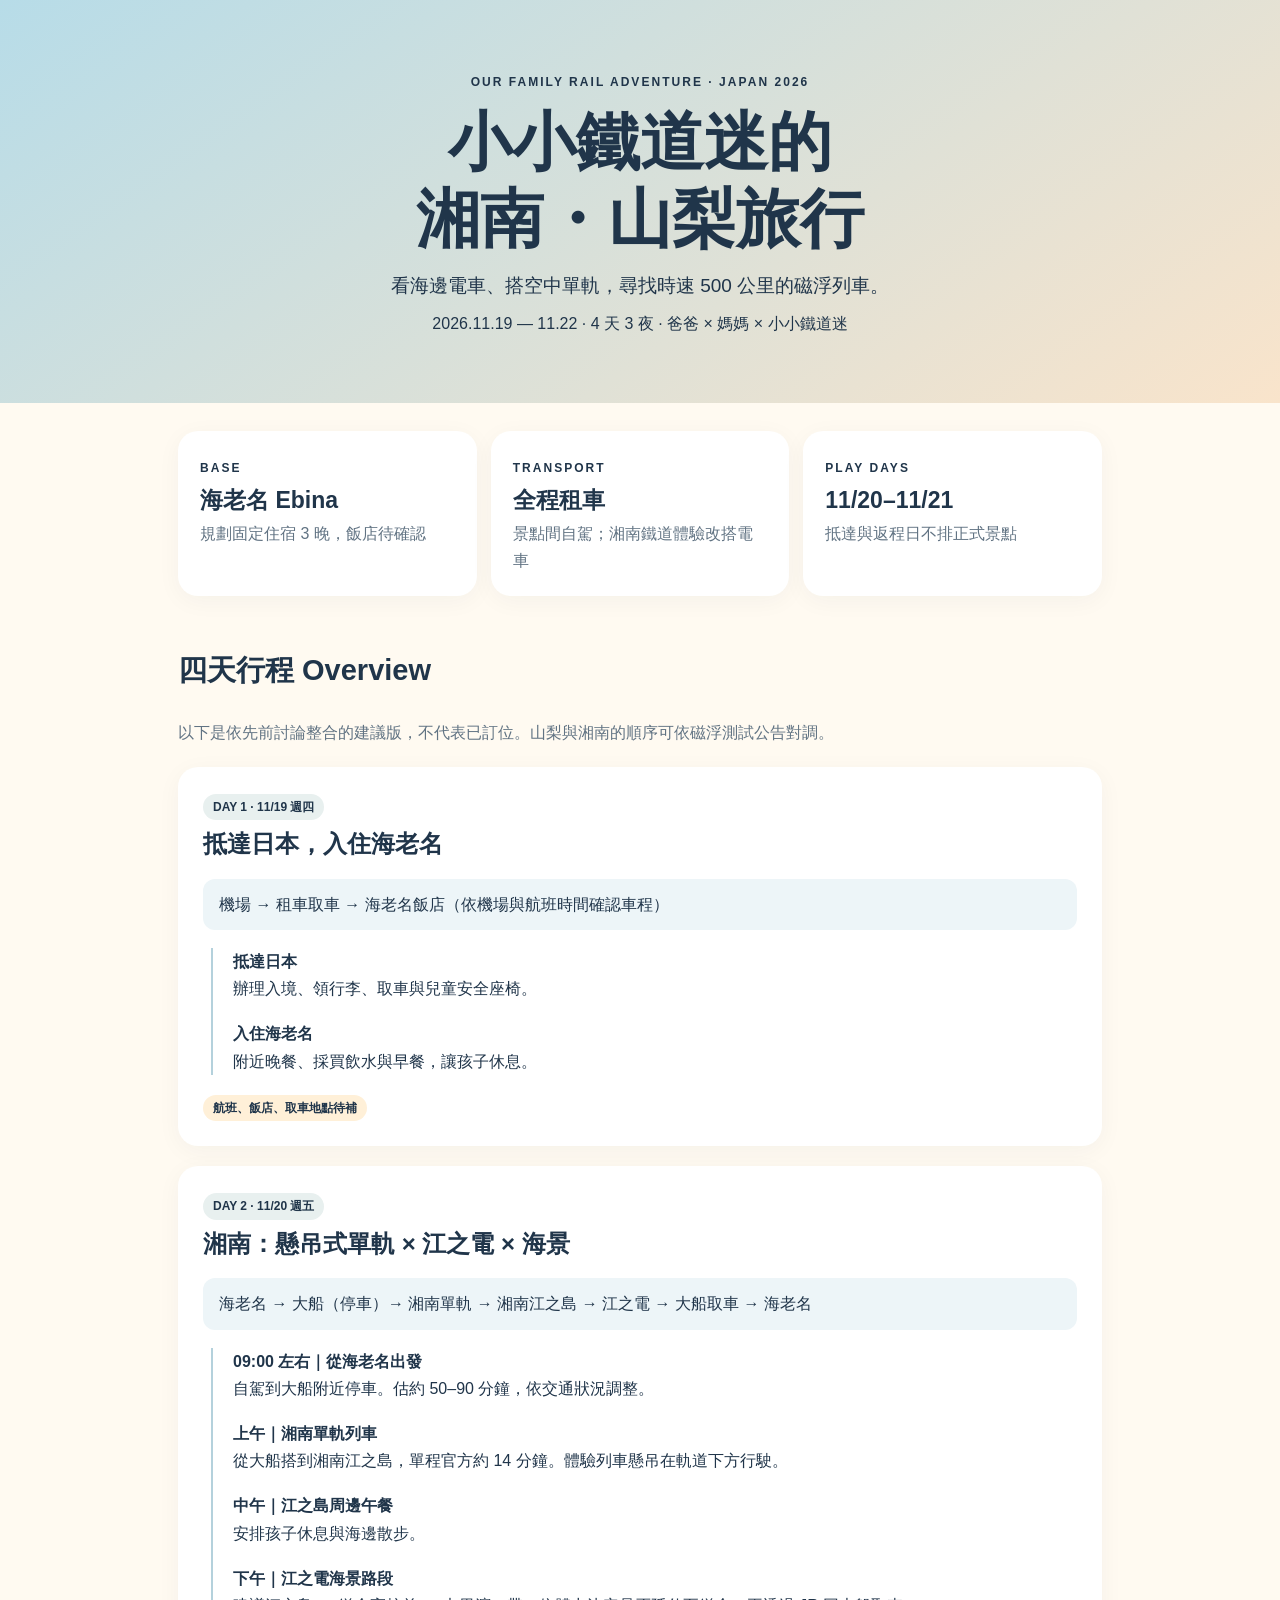
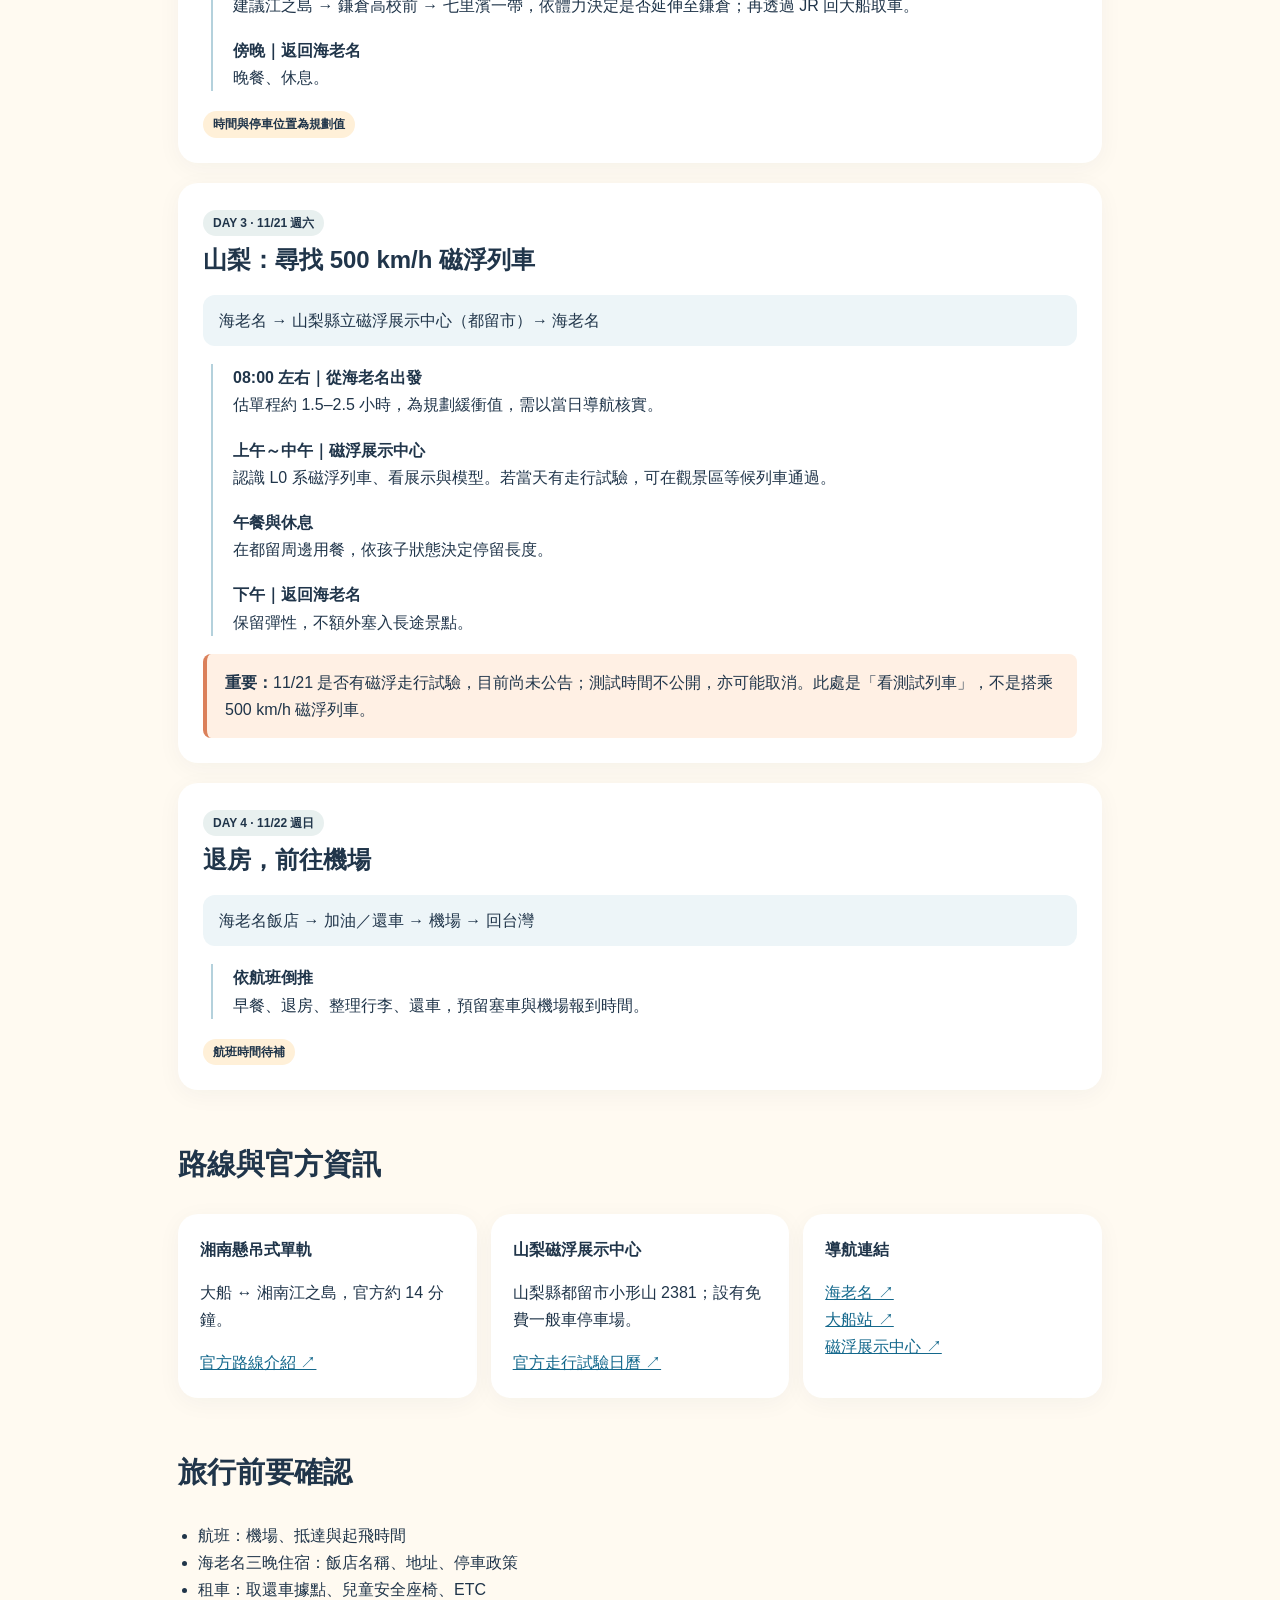
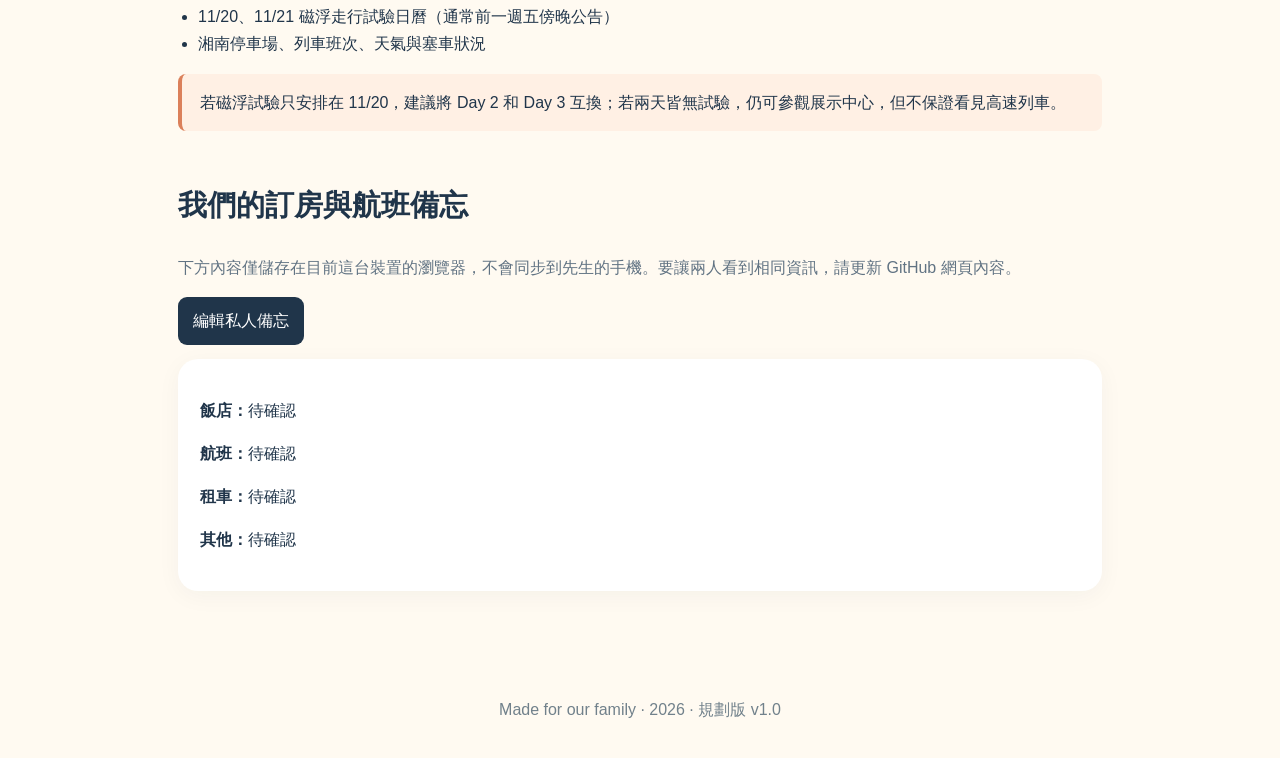
==== index.html @ 49789694 "Add files via upload" ====
<!doctype html><html lang="zh-Hant"><head><meta charset="utf-8"><meta name="viewport" content="width=device-width,initial-scale=1"><title>2026 湘南・山梨｜我們的鐵道小旅行</title><style>:root{--ink:#20354a;--blue:#dcecf2;--cream:#fffaf1;--accent:#db805a}*{box-sizing:border-box}body{margin:0;background:var(--cream);color:var(--ink);font-family:-apple-system,BlinkMacSystemFont,'Noto Sans TC',sans-serif;line-height:1.7}header{padding:72px 22px 58px;text-align:center;background:linear-gradient(145deg,#b7dce8,#f9e4cb)}header h1{font-size:clamp(32px,7vw,64px);line-height:1.2;margin:12px auto;max-width:850px}header p{margin:8px}main{max-width:960px;margin:auto;padding:28px 18px 70px}.eyebrow{letter-spacing:.17em;font-size:12px;font-weight:700;text-transform:uppercase}.lead{font-size:19px}.stats,.cards{display:grid;grid-template-columns:repeat(auto-fit,minmax(210px,1fr));gap:14px}.card,.day{background:white;border-radius:20px;padding:22px;box-shadow:0 5px 24px #21394c0b}.card strong{display:block;font-size:23px}.muted{color:#617383}.day{margin:20px 0;padding:25px}.day h3{font-size:24px;margin:4px 0}.tag{display:inline-block;padding:3px 10px;background:#e8f0ef;border-radius:50px;font-size:12px;font-weight:700}.tentative{background:#fff0d8}.timeline{border-left:2px solid #b4d1dc;margin:18px 0 0 8px;padding-left:20px}.timeline p{margin:0 0 18px}.timeline b{display:block}.route{background:#edf5f8;border-radius:12px;padding:12px 16px;margin:14px 0}.note{background:#fff0e4;border-left:4px solid var(--accent);padding:15px 18px;border-radius:8px}h2{font-size:29px;margin-top:50px}a{color:#14688c}button{background:#20354a;color:white;border:0;border-radius:9px;padding:10px 15px;font:inherit;cursor:pointer}input,textarea{font:inherit;width:100%;border:1px solid #d5dfe4;border-radius:9px;padding:10px;margin:5px 0 12px}textarea{min-height:90px}.editor{display:none}.editor.open{display:block}footer{text-align:center;color:#71818b;padding:35px}ul{padding-left:20px}@media print{button,.editor{display:none!important}body{background:white}.day{break-inside:avoid;box-shadow:none;border:1px solid #ddd}}</style></head><body><header><div class="eyebrow">OUR FAMILY RAIL ADVENTURE · JAPAN 2026</div><h1>小小鐵道迷的<br>湘南・山梨旅行</h1><p class="lead">看海邊電車、搭空中單軌，尋找時速 500 公里的磁浮列車。</p><p>2026.11.19 — 11.22 · 4 天 3 夜 · 爸爸 × 媽媽 × 小小鐵道迷</p></header><main><section><div class="stats"><div class="card"><span class="eyebrow">BASE</span><strong>海老名 Ebina</strong><span class="muted">規劃固定住宿 3 晚，飯店待確認</span></div><div class="card"><span class="eyebrow">TRANSPORT</span><strong>全程租車</strong><span class="muted">景點間自駕；湘南鐵道體驗改搭電車</span></div><div class="card"><span class="eyebrow">PLAY DAYS</span><strong>11/20–11/21</strong><span class="muted">抵達與返程日不排正式景點</span></div></div></section><section><h2>四天行程 Overview</h2><p class="muted">以下是依先前討論整合的建議版，不代表已訂位。山梨與湘南的順序可依磁浮測試公告對調。</p><article class="day"><span class="tag">DAY 1 · 11/19 週四</span><h3>抵達日本，入住海老名</h3><div class="route">機場 → 租車取車 → 海老名飯店（依機場與航班時間確認車程）</div><div class="timeline"><p><b>抵達日本</b>辦理入境、領行李、取車與兒童安全座椅。</p><p><b>入住海老名</b>附近晚餐、採買飲水與早餐，讓孩子休息。</p></div><span class="tag tentative">航班、飯店、取車地點待補</span></article><article class="day"><span class="tag">DAY 2 · 11/20 週五</span><h3>湘南：懸吊式單軌 × 江之電 × 海景</h3><div class="route">海老名 → 大船（停車）→ 湘南單軌 → 湘南江之島 → 江之電 → 大船取車 → 海老名</div><div class="timeline"><p><b>09:00 左右｜從海老名出發</b>自駕到大船附近停車。估約 50–90 分鐘，依交通狀況調整。</p><p><b>上午｜湘南單軌列車</b>從大船搭到湘南江之島，單程官方約 14 分鐘。體驗列車懸吊在軌道下方行駛。</p><p><b>中午｜江之島周邊午餐</b>安排孩子休息與海邊散步。</p><p><b>下午｜江之電海景路段</b>建議江之島 → 鎌倉高校前 → 七里濱一帶，依體力決定是否延伸至鎌倉；再透過 JR 回大船取車。</p><p><b>傍晚｜返回海老名</b>晚餐、休息。</p></div><span class="tag tentative">時間與停車位置為規劃值</span></article><article class="day"><span class="tag">DAY 3 · 11/21 週六</span><h3>山梨：尋找 500 km/h 磁浮列車</h3><div class="route">海老名 → 山梨縣立磁浮展示中心（都留市）→ 海老名</div><div class="timeline"><p><b>08:00 左右｜從海老名出發</b>估單程約 1.5–2.5 小時，為規劃緩衝值，需以當日導航核實。</p><p><b>上午～中午｜磁浮展示中心</b>認識 L0 系磁浮列車、看展示與模型。若當天有走行試驗，可在觀景區等候列車通過。</p><p><b>午餐與休息</b>在都留周邊用餐，依孩子狀態決定停留長度。</p><p><b>下午｜返回海老名</b>保留彈性，不額外塞入長途景點。</p></div><div class="note"><b>重要：</b>11/21 是否有磁浮走行試驗，目前尚未公告；測試時間不公開，亦可能取消。此處是「看測試列車」，不是搭乘 500 km/h 磁浮列車。</div></article><article class="day"><span class="tag">DAY 4 · 11/22 週日</span><h3>退房，前往機場</h3><div class="route">海老名飯店 → 加油／還車 → 機場 → 回台灣</div><div class="timeline"><p><b>依航班倒推</b>早餐、退房、整理行李、還車，預留塞車與機場報到時間。</p></div><span class="tag tentative">航班時間待補</span></article></section><section><h2>路線與官方資訊</h2><div class="cards"><div class="card"><b>湘南懸吊式單軌</b><p>大船 ↔ 湘南江之島，官方約 14 分鐘。</p><a href="https://www.shonan-monorail.co.jp/area/" target="_blank">官方路線介紹 ↗</a></div><div class="card"><b>山梨磁浮展示中心</b><p>山梨縣都留市小形山 2381；設有免費一般車停車場。</p><a href="https://www.linear-museum.pref.yamanashi.jp/" target="_blank">官方走行試驗日曆 ↗</a></div><div class="card"><b>導航連結</b><p><a href="https://www.google.com/maps/search/?api=1&query=Ebina+Japan" target="_blank">海老名 ↗</a><br><a href="https://www.google.com/maps/search/?api=1&query=Ofuna+Station" target="_blank">大船站 ↗</a><br><a href="https://www.google.com/maps/search/?api=1&query=Yamanashi+Maglev+Exhibition+Center" target="_blank">磁浮展示中心 ↗</a></p></div></div></section><section><h2>旅行前要確認</h2><ul><li>航班：機場、抵達與起飛時間</li><li>海老名三晚住宿：飯店名稱、地址、停車政策</li><li>租車：取還車據點、兒童安全座椅、ETC</li><li>11/20、11/21 磁浮走行試驗日曆（通常前一週五傍晚公告）</li><li>湘南停車場、列車班次、天氣與塞車狀況</li></ul><div class="note">若磁浮試驗只安排在 11/20，建議將 Day 2 和 Day 3 互換；若兩天皆無試驗，仍可參觀展示中心，但不保證看見高速列車。</div></section><section><h2>我們的訂房與航班備忘</h2><p class="muted">下方內容僅儲存在目前這台裝置的瀏覽器，不會同步到先生的手機。要讓兩人看到相同資訊，請更新 GitHub 網頁內容。</p><button onclick="document.querySelector('.editor').classList.toggle('open')">編輯私人備忘</button><div class="editor card"><label>飯店名稱／地址<input id="hotel" placeholder="尚未確認"></label><label>航班與機場<input id="flight" placeholder="尚未確認"></label><label>租車資訊<input id="rental" placeholder="尚未確認"></label><label>其他備忘<textarea id="memo"></textarea></label><button onclick="save()">儲存在此裝置</button></div><div id="saved" class="card" style="margin-top:14px"></div></section></main><footer>Made for our family · 2026 · 規劃版 v1.0</footer><script>const keys=['hotel','flight','rental','memo'];function render(){let data=JSON.parse(localStorage.getItem('shonanTripNotes')||'{}');document.getElementById('saved').innerHTML=keys.map((k,i)=>'<p><b>'+['飯店','航班','租車','其他'][i]+'：</b>'+escapeHtml(data[k]||'待確認')+'</p>').join('');keys.forEach(k=>document.getElementById(k).value=data[k]||'')}function escapeHtml(s){return String(s).replace(/[&<>"']/g,c=>({'&':'&amp;','<':'&lt;','>':'&gt;','"':'&quot;',"'":'&#39;'}[c]))}function save(){let d={};keys.forEach(k=>d[k]=document.getElementById(k).value);localStorage.setItem('shonanTripNotes',JSON.stringify(d));render()}render()</script></body></html>
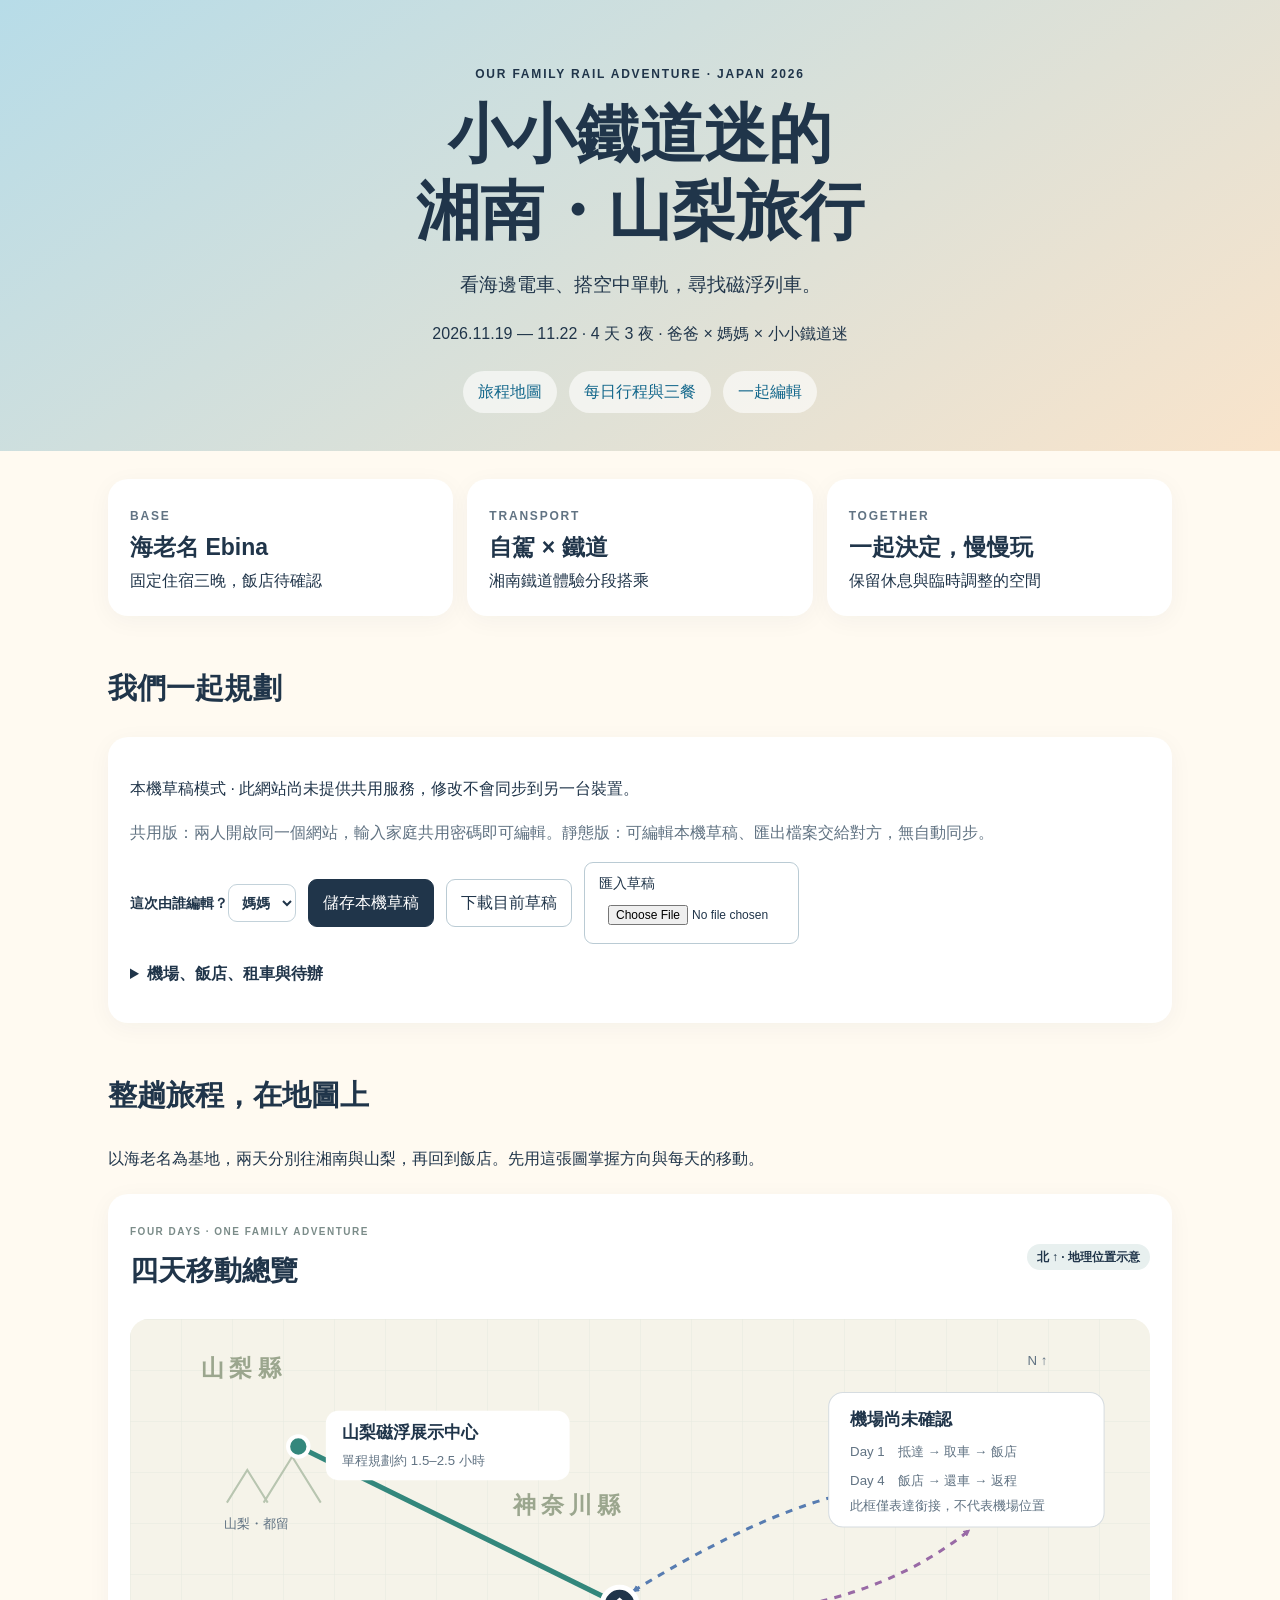
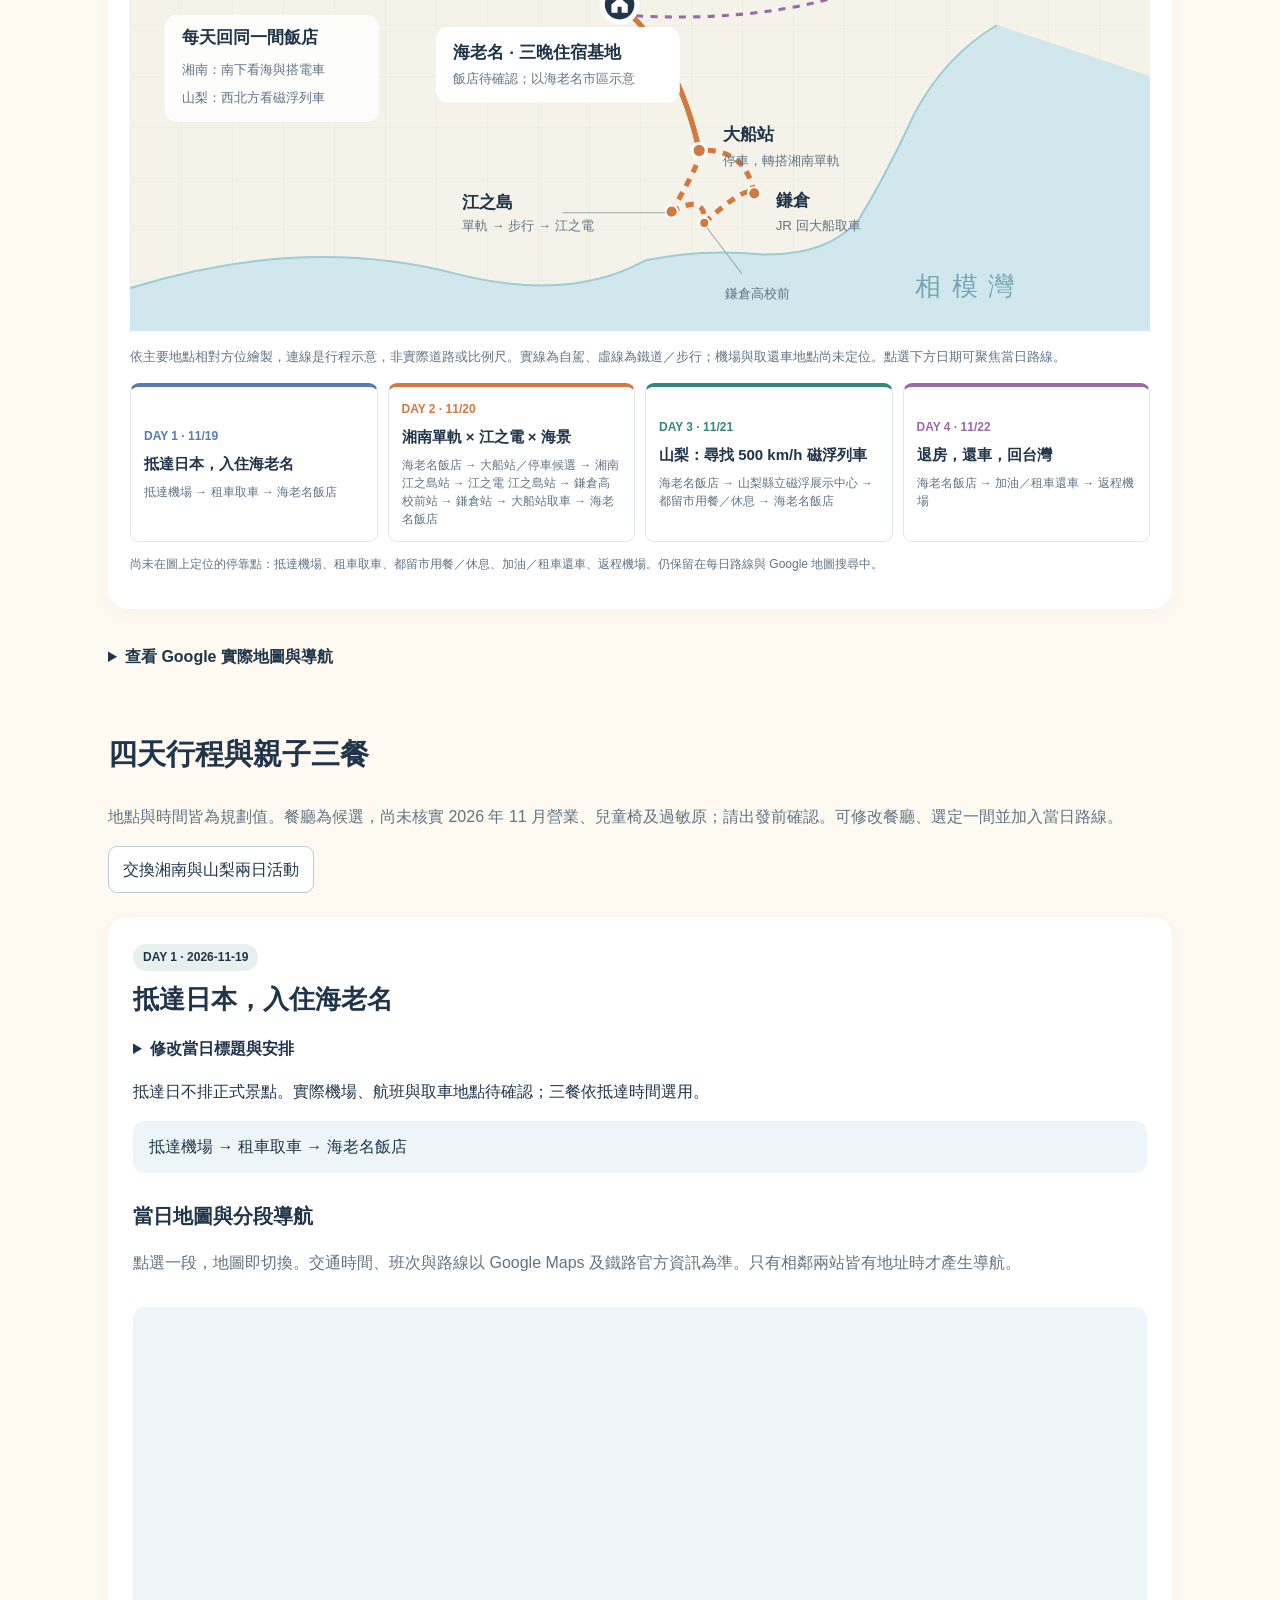
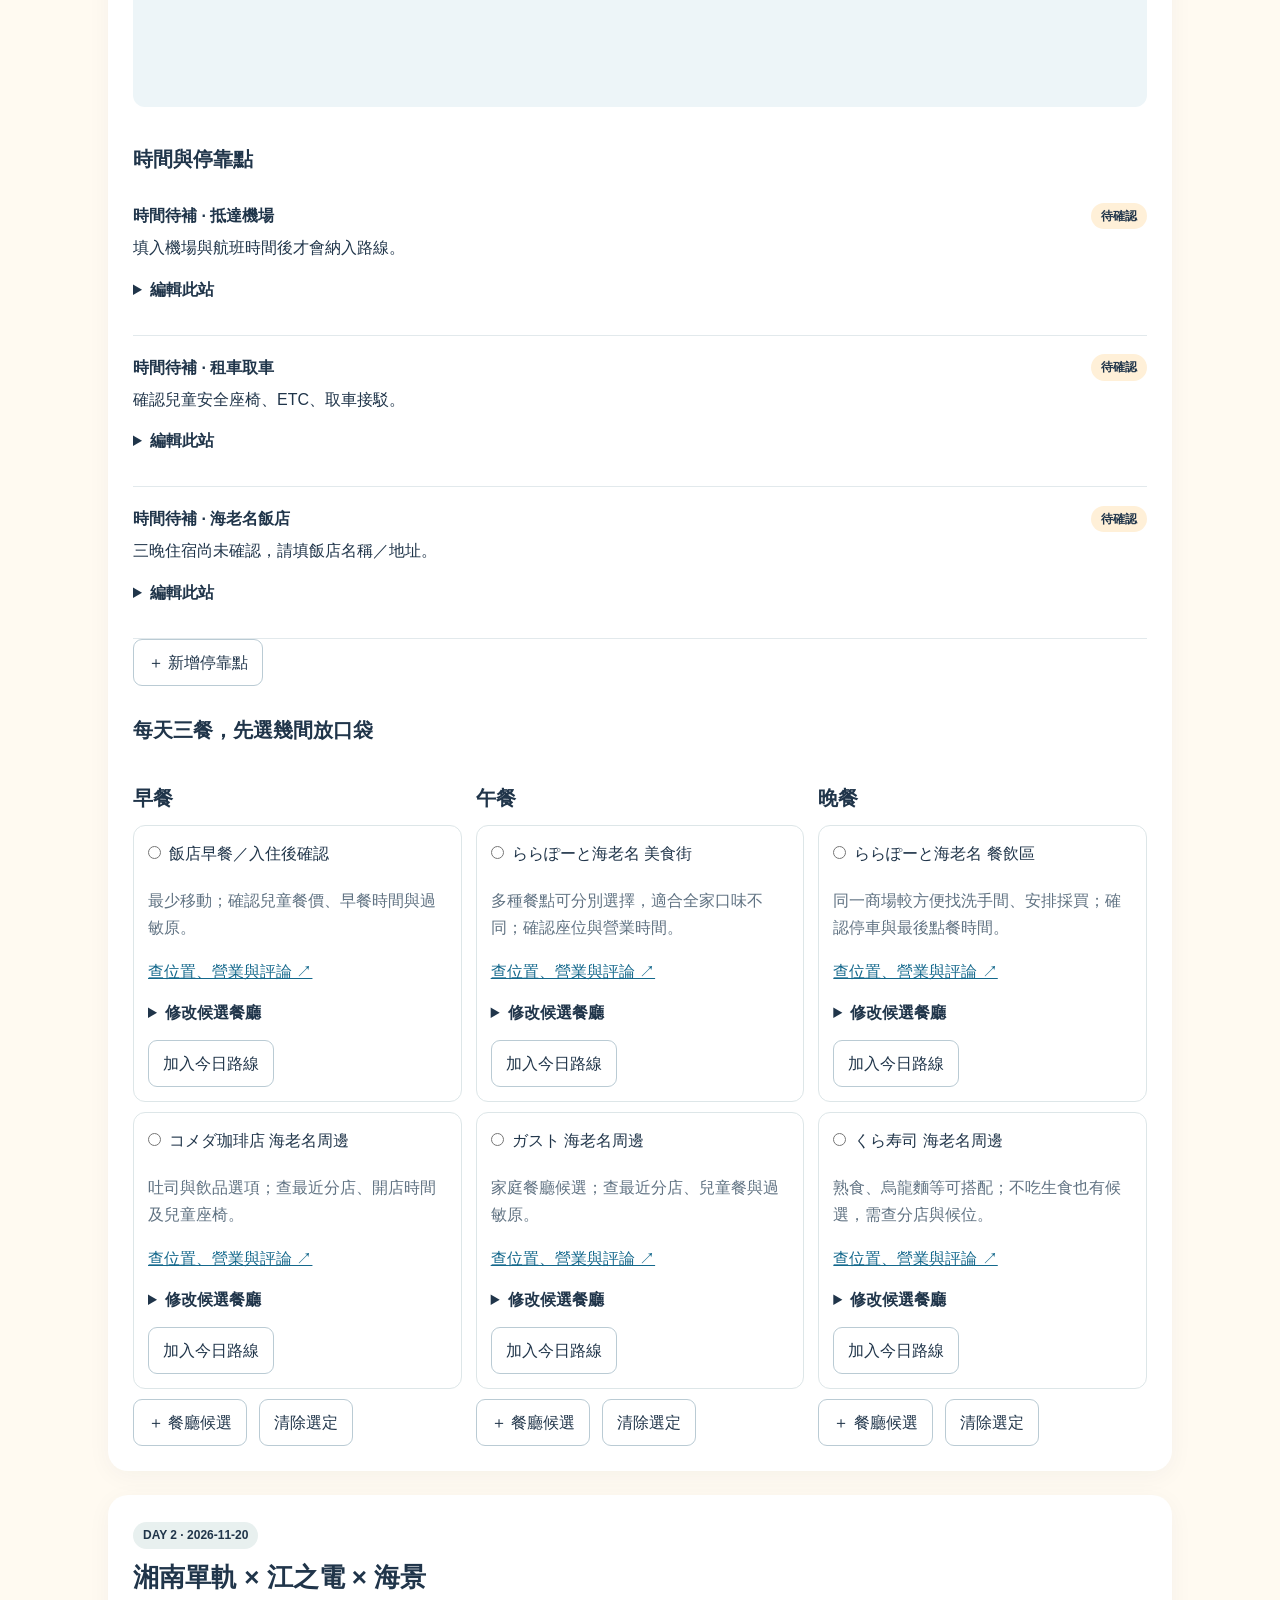
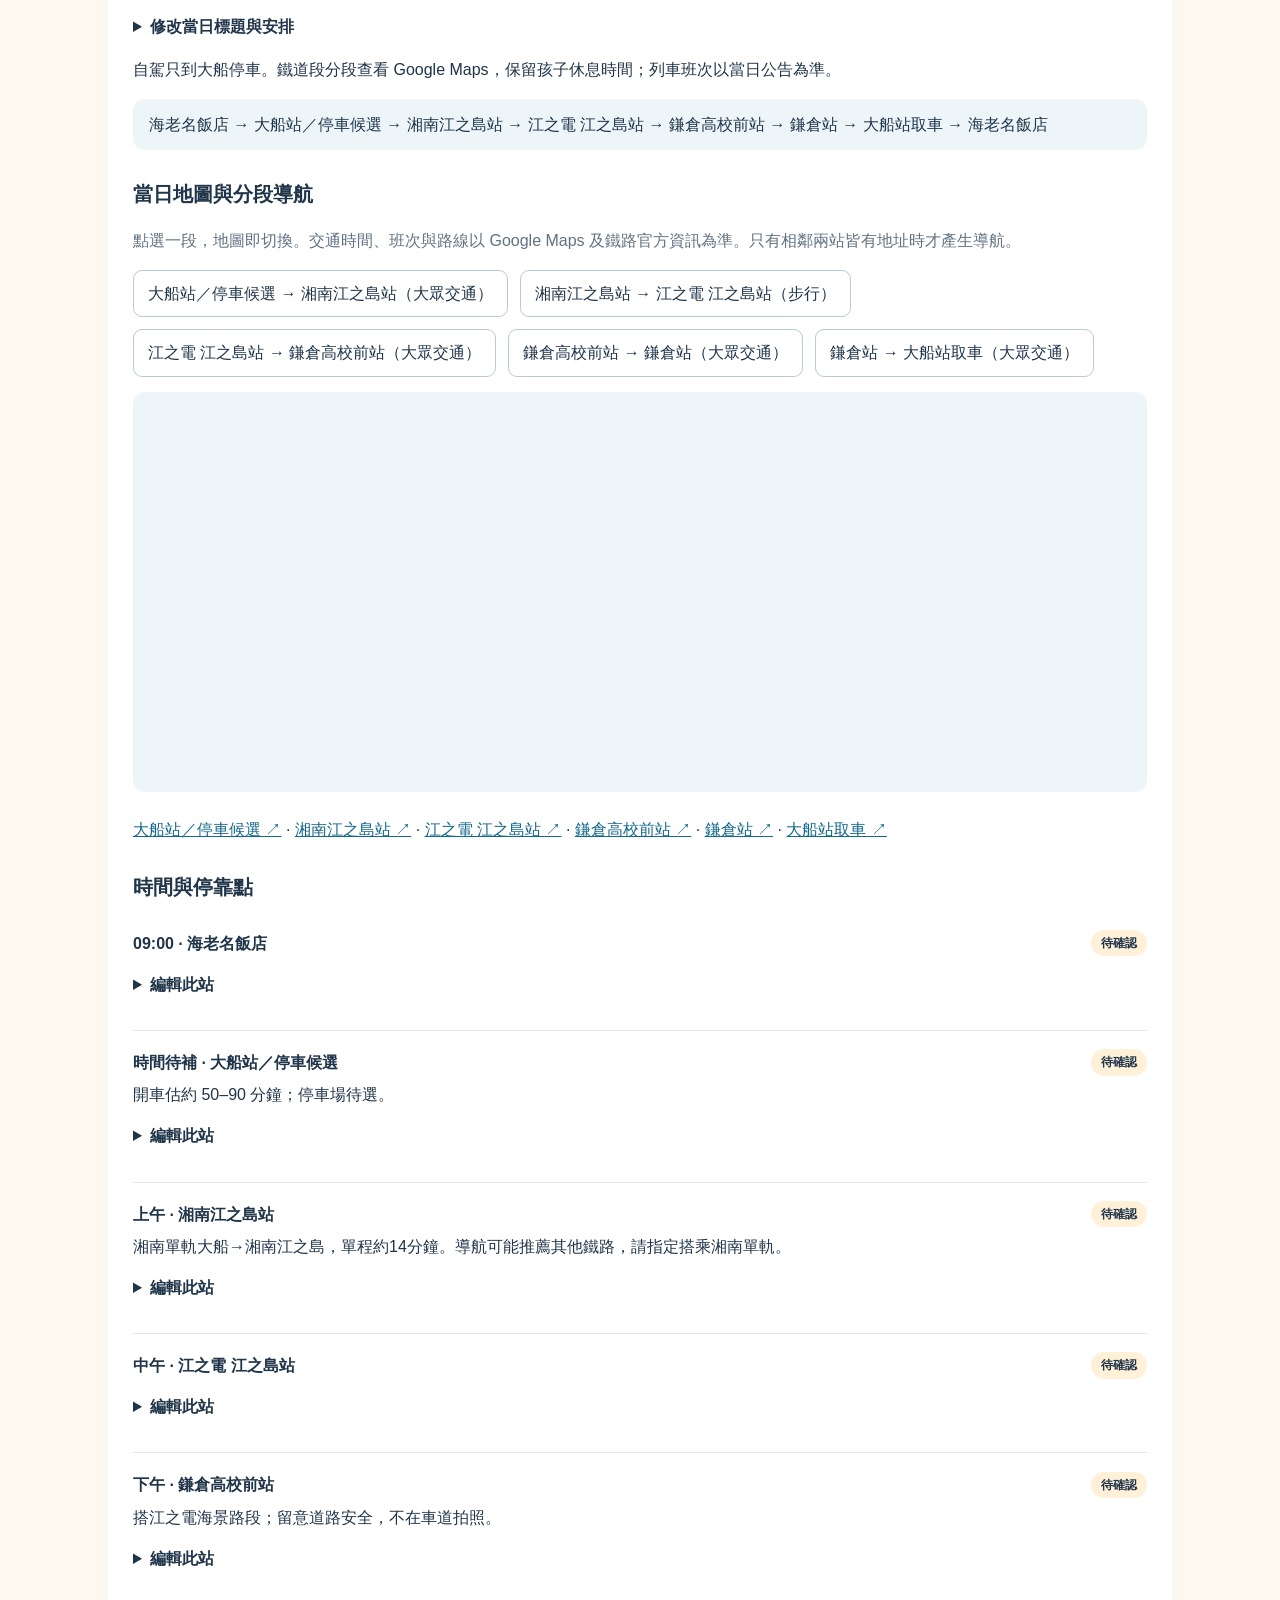
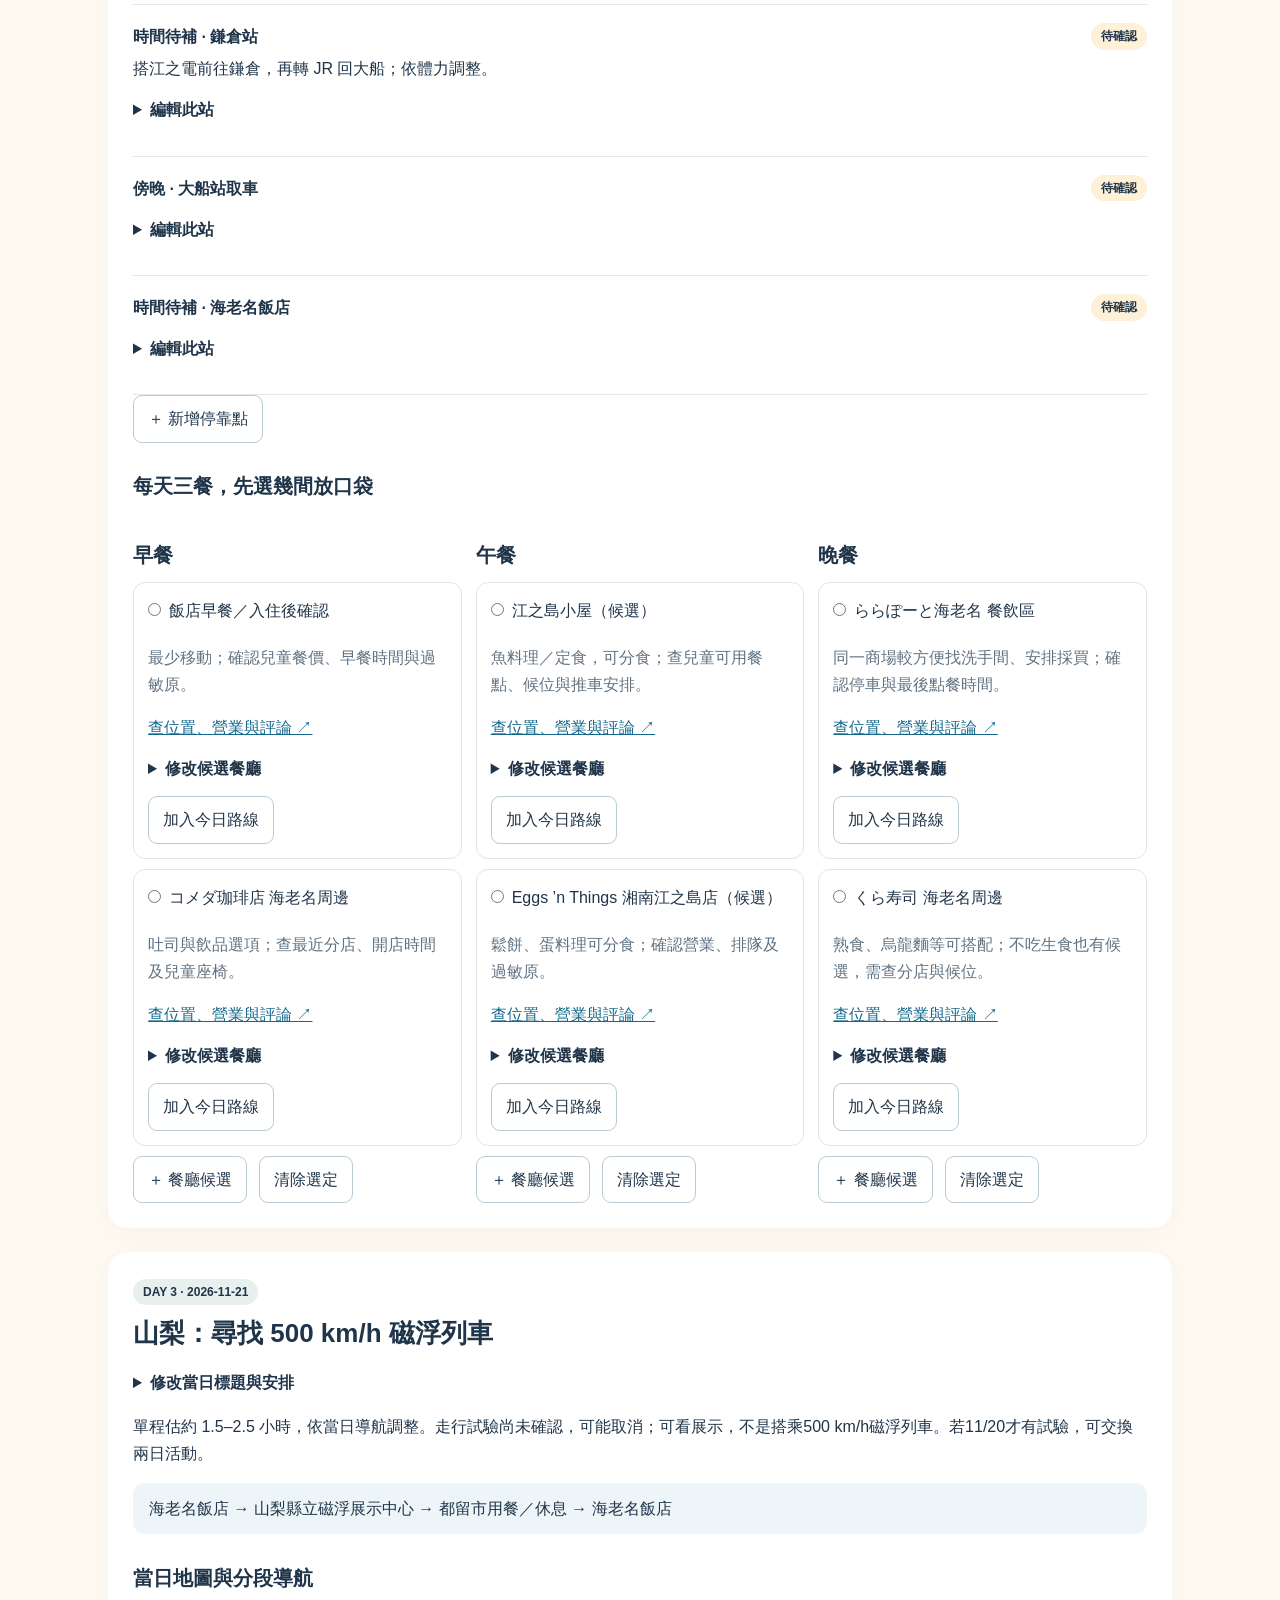
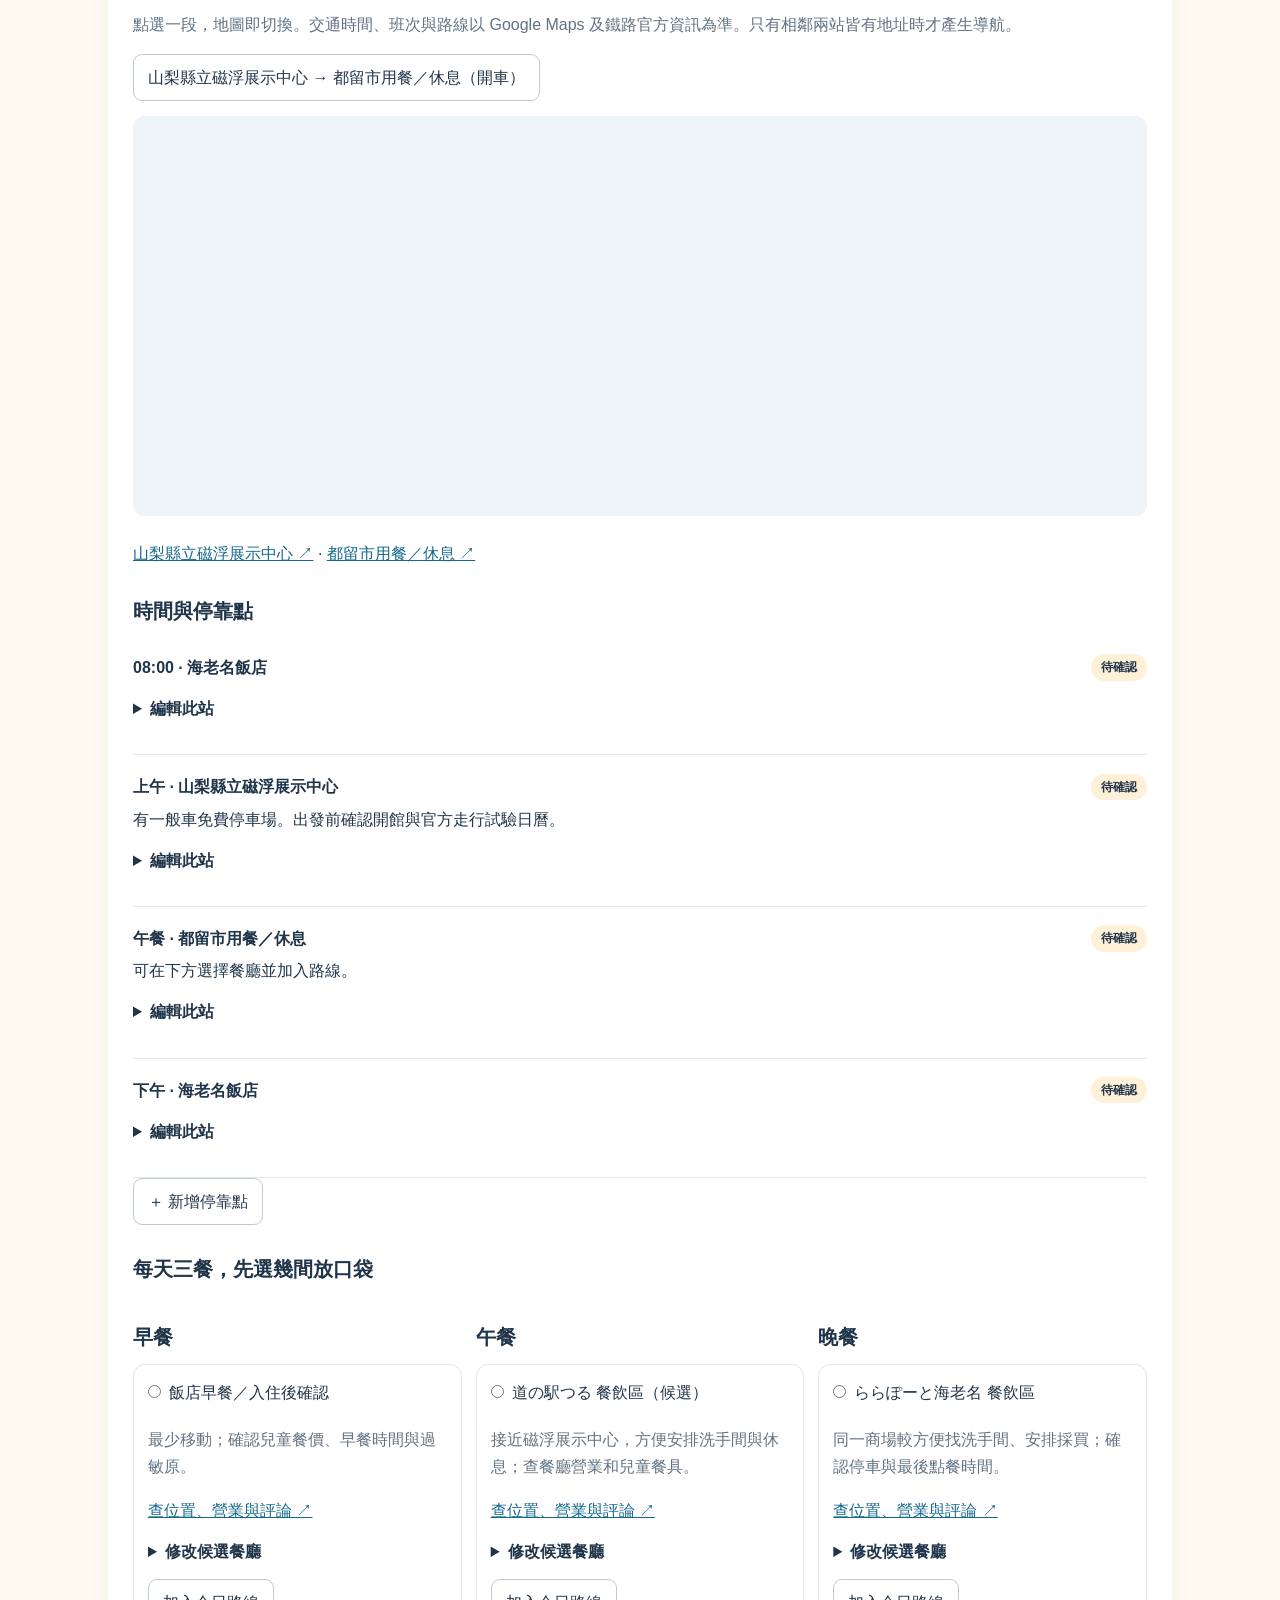
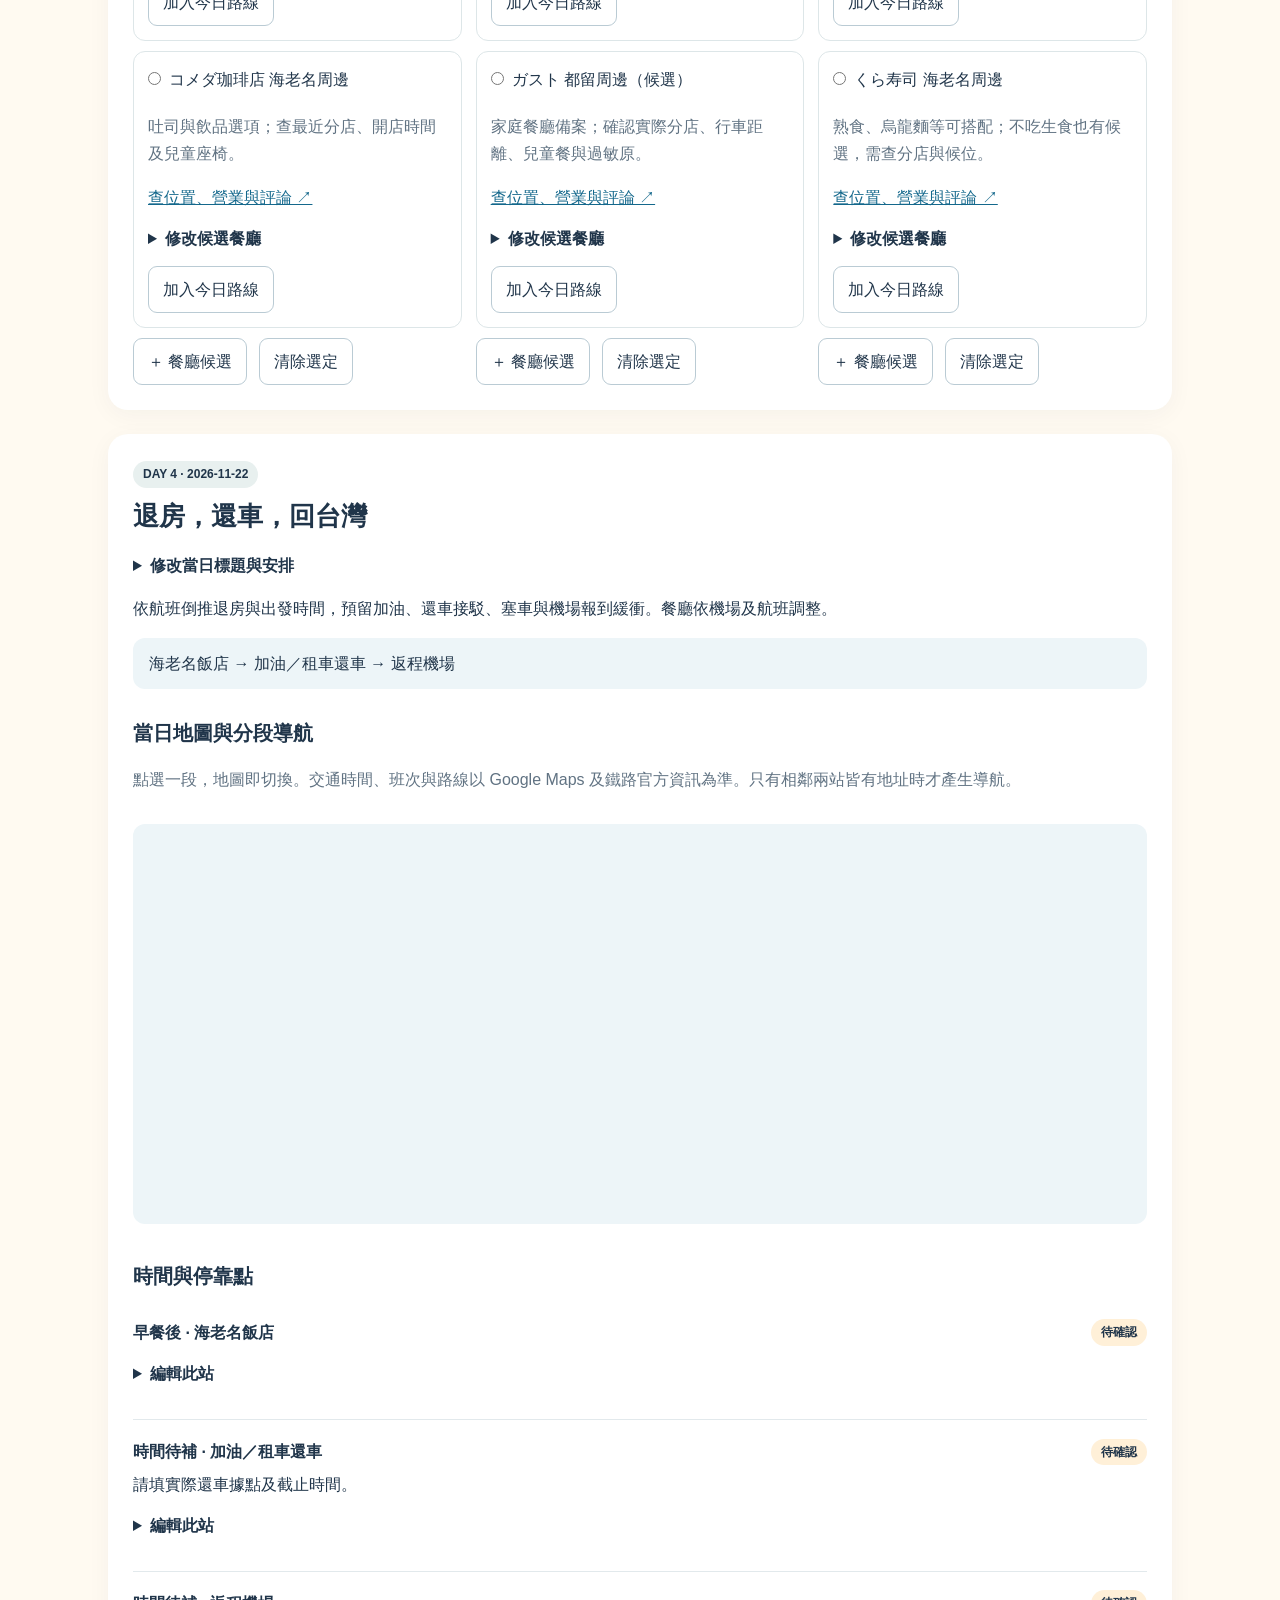
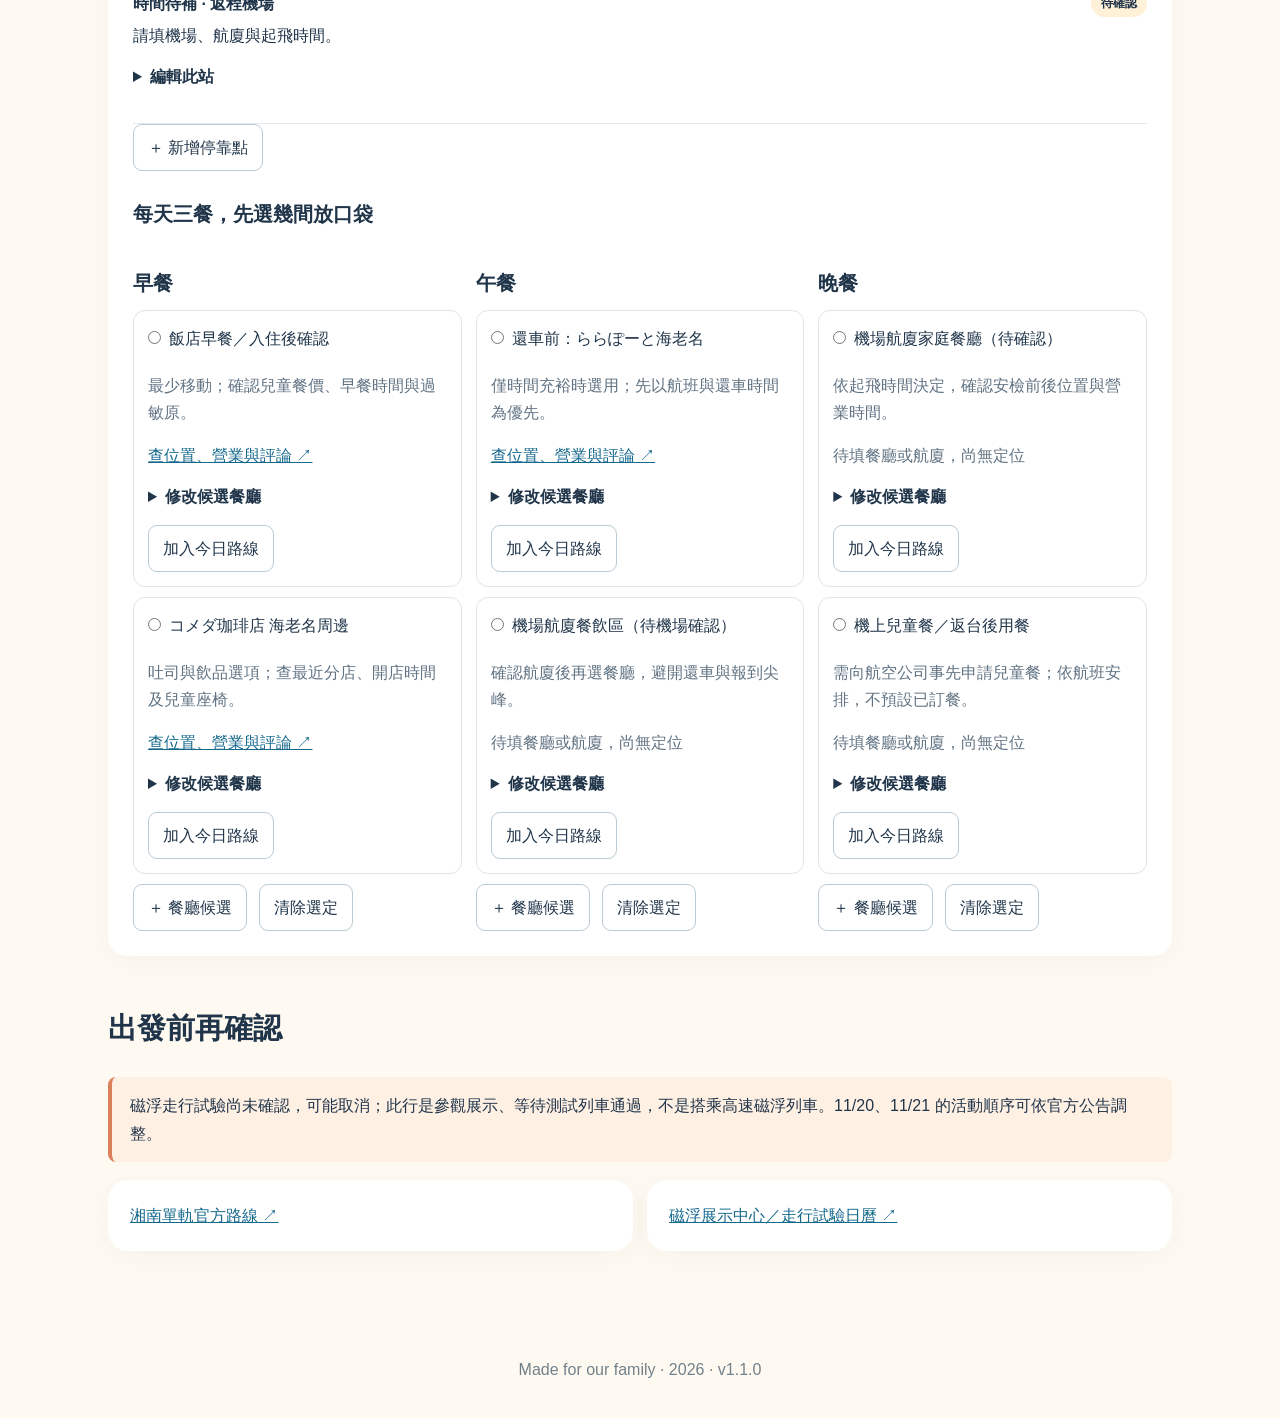
==== commit b038570e: "Release v1.1.0 with trip overview map and family planning" ====
--- a/index.html
+++ b/index.html
@@ -1 +1,8 @@
-<!doctype html><html lang="zh-Hant"><head><meta charset="utf-8"><meta name="viewport" content="width=device-width,initial-scale=1"><title>2026 湘南・山梨｜我們的鐵道小旅行</title><style>:root{--ink:#20354a;--blue:#dcecf2;--cream:#fffaf1;--accent:#db805a}*{box-sizing:border-box}body{margin:0;background:var(--cream);color:var(--ink);font-family:-apple-system,BlinkMacSystemFont,'Noto Sans TC',sans-serif;line-height:1.7}header{padding:72px 22px 58px;text-align:center;background:linear-gradient(145deg,#b7dce8,#f9e4cb)}header h1{font-size:clamp(32px,7vw,64px);line-height:1.2;margin:12px auto;max-width:850px}header p{margin:8px}main{max-width:960px;margin:auto;padding:28px 18px 70px}.eyebrow{letter-spacing:.17em;font-size:12px;font-weight:700;text-transform:uppercase}.lead{font-size:19px}.stats,.cards{display:grid;grid-template-columns:repeat(auto-fit,minmax(210px,1fr));gap:14px}.card,.day{background:white;border-radius:20px;padding:22px;box-shadow:0 5px 24px #21394c0b}.card strong{display:block;font-size:23px}.muted{color:#617383}.day{margin:20px 0;padding:25px}.day h3{font-size:24px;margin:4px 0}.tag{display:inline-block;padding:3px 10px;background:#e8f0ef;border-radius:50px;font-size:12px;font-weight:700}.tentative{background:#fff0d8}.timeline{border-left:2px solid #b4d1dc;margin:18px 0 0 8px;padding-left:20px}.timeline p{margin:0 0 18px}.timeline b{display:block}.route{background:#edf5f8;border-radius:12px;padding:12px 16px;margin:14px 0}.note{background:#fff0e4;border-left:4px solid var(--accent);padding:15px 18px;border-radius:8px}h2{font-size:29px;margin-top:50px}a{color:#14688c}button{background:#20354a;color:white;border:0;border-radius:9px;padding:10px 15px;font:inherit;cursor:pointer}input,textarea{font:inherit;width:100%;border:1px solid #d5dfe4;border-radius:9px;padding:10px;margin:5px 0 12px}textarea{min-height:90px}.editor{display:none}.editor.open{display:block}footer{text-align:center;color:#71818b;padding:35px}ul{padding-left:20px}@media print{button,.editor{display:none!important}body{background:white}.day{break-inside:avoid;box-shadow:none;border:1px solid #ddd}}</style></head><body><header><div class="eyebrow">OUR FAMILY RAIL ADVENTURE · JAPAN 2026</div><h1>小小鐵道迷的<br>湘南・山梨旅行</h1><p class="lead">看海邊電車、搭空中單軌，尋找時速 500 公里的磁浮列車。</p><p>2026.11.19 — 11.22 · 4 天 3 夜 · 爸爸 × 媽媽 × 小小鐵道迷</p></header><main><section><div class="stats"><div class="card"><span class="eyebrow">BASE</span><strong>海老名 Ebina</strong><span class="muted">規劃固定住宿 3 晚，飯店待確認</span></div><div class="card"><span class="eyebrow">TRANSPORT</span><strong>全程租車</strong><span class="muted">景點間自駕；湘南鐵道體驗改搭電車</span></div><div class="card"><span class="eyebrow">PLAY DAYS</span><strong>11/20–11/21</strong><span class="muted">抵達與返程日不排正式景點</span></div></div></section><section><h2>四天行程 Overview</h2><p class="muted">以下是依先前討論整合的建議版，不代表已訂位。山梨與湘南的順序可依磁浮測試公告對調。</p><article class="day"><span class="tag">DAY 1 · 11/19 週四</span><h3>抵達日本，入住海老名</h3><div class="route">機場 → 租車取車 → 海老名飯店（依機場與航班時間確認車程）</div><div class="timeline"><p><b>抵達日本</b>辦理入境、領行李、取車與兒童安全座椅。</p><p><b>入住海老名</b>附近晚餐、採買飲水與早餐，讓孩子休息。</p></div><span class="tag tentative">航班、飯店、取車地點待補</span></article><article class="day"><span class="tag">DAY 2 · 11/20 週五</span><h3>湘南：懸吊式單軌 × 江之電 × 海景</h3><div class="route">海老名 → 大船（停車）→ 湘南單軌 → 湘南江之島 → 江之電 → 大船取車 → 海老名</div><div class="timeline"><p><b>09:00 左右｜從海老名出發</b>自駕到大船附近停車。估約 50–90 分鐘，依交通狀況調整。</p><p><b>上午｜湘南單軌列車</b>從大船搭到湘南江之島，單程官方約 14 分鐘。體驗列車懸吊在軌道下方行駛。</p><p><b>中午｜江之島周邊午餐</b>安排孩子休息與海邊散步。</p><p><b>下午｜江之電海景路段</b>建議江之島 → 鎌倉高校前 → 七里濱一帶，依體力決定是否延伸至鎌倉；再透過 JR 回大船取車。</p><p><b>傍晚｜返回海老名</b>晚餐、休息。</p></div><span class="tag tentative">時間與停車位置為規劃值</span></article><article class="day"><span class="tag">DAY 3 · 11/21 週六</span><h3>山梨：尋找 500 km/h 磁浮列車</h3><div class="route">海老名 → 山梨縣立磁浮展示中心（都留市）→ 海老名</div><div class="timeline"><p><b>08:00 左右｜從海老名出發</b>估單程約 1.5–2.5 小時，為規劃緩衝值，需以當日導航核實。</p><p><b>上午～中午｜磁浮展示中心</b>認識 L0 系磁浮列車、看展示與模型。若當天有走行試驗，可在觀景區等候列車通過。</p><p><b>午餐與休息</b>在都留周邊用餐，依孩子狀態決定停留長度。</p><p><b>下午｜返回海老名</b>保留彈性，不額外塞入長途景點。</p></div><div class="note"><b>重要：</b>11/21 是否有磁浮走行試驗，目前尚未公告；測試時間不公開，亦可能取消。此處是「看測試列車」，不是搭乘 500 km/h 磁浮列車。</div></article><article class="day"><span class="tag">DAY 4 · 11/22 週日</span><h3>退房，前往機場</h3><div class="route">海老名飯店 → 加油／還車 → 機場 → 回台灣</div><div class="timeline"><p><b>依航班倒推</b>早餐、退房、整理行李、還車，預留塞車與機場報到時間。</p></div><span class="tag tentative">航班時間待補</span></article></section><section><h2>路線與官方資訊</h2><div class="cards"><div class="card"><b>湘南懸吊式單軌</b><p>大船 ↔ 湘南江之島，官方約 14 分鐘。</p><a href="https://www.shonan-monorail.co.jp/area/" target="_blank">官方路線介紹 ↗</a></div><div class="card"><b>山梨磁浮展示中心</b><p>山梨縣都留市小形山 2381；設有免費一般車停車場。</p><a href="https://www.linear-museum.pref.yamanashi.jp/" target="_blank">官方走行試驗日曆 ↗</a></div><div class="card"><b>導航連結</b><p><a href="https://www.google.com/maps/search/?api=1&query=Ebina+Japan" target="_blank">海老名 ↗</a><br><a href="https://www.google.com/maps/search/?api=1&query=Ofuna+Station" target="_blank">大船站 ↗</a><br><a href="https://www.google.com/maps/search/?api=1&query=Yamanashi+Maglev+Exhibition+Center" target="_blank">磁浮展示中心 ↗</a></p></div></div></section><section><h2>旅行前要確認</h2><ul><li>航班：機場、抵達與起飛時間</li><li>海老名三晚住宿：飯店名稱、地址、停車政策</li><li>租車：取還車據點、兒童安全座椅、ETC</li><li>11/20、11/21 磁浮走行試驗日曆（通常前一週五傍晚公告）</li><li>湘南停車場、列車班次、天氣與塞車狀況</li></ul><div class="note">若磁浮試驗只安排在 11/20，建議將 Day 2 和 Day 3 互換；若兩天皆無試驗，仍可參觀展示中心，但不保證看見高速列車。</div></section><section><h2>我們的訂房與航班備忘</h2><p class="muted">下方內容僅儲存在目前這台裝置的瀏覽器，不會同步到先生的手機。要讓兩人看到相同資訊，請更新 GitHub 網頁內容。</p><button onclick="document.querySelector('.editor').classList.toggle('open')">編輯私人備忘</button><div class="editor card"><label>飯店名稱／地址<input id="hotel" placeholder="尚未確認"></label><label>航班與機場<input id="flight" placeholder="尚未確認"></label><label>租車資訊<input id="rental" placeholder="尚未確認"></label><label>其他備忘<textarea id="memo"></textarea></label><button onclick="save()">儲存在此裝置</button></div><div id="saved" class="card" style="margin-top:14px"></div></section></main><footer>Made for our family · 2026 · 規劃版 v1.0</footer><script>const keys=['hotel','flight','rental','memo'];function render(){let data=JSON.parse(localStorage.getItem('shonanTripNotes')||'{}');document.getElementById('saved').innerHTML=keys.map((k,i)=>'<p><b>'+['飯店','航班','租車','其他'][i]+'：</b>'+escapeHtml(data[k]||'待確認')+'</p>').join('');keys.forEach(k=>document.getElementById(k).value=data[k]||'')}function escapeHtml(s){return String(s).replace(/[&<>"']/g,c=>({'&':'&amp;','<':'&lt;','>':'&gt;','"':'&quot;',"'":'&#39;'}[c]))}function save(){let d={};keys.forEach(k=>d[k]=document.getElementById(k).value);localStorage.setItem('shonanTripNotes',JSON.stringify(d));render()}render()</script></body></html>
+<!doctype html>
+<html lang="zh-Hant"><head><meta charset="utf-8"><meta name="viewport" content="width=device-width,initial-scale=1"><title>2026 湘南・山梨｜一起規劃的鐵道小旅行</title><link rel="stylesheet" href="style.css"><script src="app.js" defer></script></head>
+<body><header><div class="eyebrow">OUR FAMILY RAIL ADVENTURE · JAPAN 2026</div><h1>小小鐵道迷的<br>湘南・山梨旅行</h1><p class="lead">看海邊電車、搭空中單軌，尋找磁浮列車。</p><p>2026.11.19 — 11.22 · 4 天 3 夜 · 爸爸 × 媽媽 × 小小鐵道迷</p><nav><a href="#maps">旅程地圖</a><a href="#itinerary">每日行程與三餐</a><a href="#planning">一起編輯</a></nav></header>
+<main><section class="cards"><div class="card"><small>BASE</small><strong>海老名 Ebina</strong><span>固定住宿三晚，飯店待確認</span></div><div class="card"><small>TRANSPORT</small><strong>自駕 × 鐵道</strong><span>湘南鐵道體驗分段搭乘</span></div><div class="card"><small>TOGETHER</small><strong>一起決定，慢慢玩</strong><span>保留休息與臨時調整的空間</span></div></section>
+<section id="planning"><h2>我們一起規劃</h2><div class="card"><p id="connection" role="status">正在檢查共用連線…</p><p class="muted">共用版：兩人開啟同一個網站，輸入家庭共用密碼即可編輯。靜態版：可編輯本機草稿、匯出檔案交給對方，無自動同步。</p><form id="login"><label>家庭共用密碼<input id="code" type="password" autocomplete="current-password" required></label><button>連接共用行程</button></form><div class="toolbar"><label>這次由誰編輯？<select id="editor"><option>媽媽</option><option>爸爸</option></select></label><button id="save" type="button">儲存修改</button><button id="reload" class="secondary" type="button">載入共用最新版</button><button id="export" class="secondary" type="button">下載目前草稿</button><label class="file-button">匯入草稿<input type="file" id="import" accept="application/json,.json"></label><button id="logout" class="secondary" hidden>登出</button></div><p id="feedback" role="status" aria-live="polite"></p><p id="updated" class="muted"></p><details><summary>機場、飯店、租車與待辦</summary><div id="logistics"></div></details></div></section>
+<section id="maps"><h2>整趟旅程，在地圖上</h2><p>以海老名為基地，兩天分別往湘南與山梨，再回到飯店。先用這張圖掌握方向與每天的移動。</p><div class="card overview-card"><div class="overview-heading"><div><span class="eyebrow">FOUR DAYS · ONE FAMILY ADVENTURE</span><h3>四天移動總覽</h3></div><span class="tag">北 ↑ · 地理位置示意</span></div><div id="trip-overview"></div><p class="muted overview-caption">依主要地點相對方位繪製，連線是行程示意，非實際道路或比例尺。實線為自駕、虛線為鐵道／步行；機場與取還車地點尚未定位。點選下方日期可聚焦當日路線。</p><div id="overview-days" class="overview-days"></div><p id="overview-unmapped" class="muted"></p></div><details class="google-detail"><summary>查看 Google 實際地圖與導航</summary><div class="card"><div id="overview-links"></div><iframe id="overview" title="整體旅程 Google 地圖" loading="lazy" referrerpolicy="strict-origin-when-cross-origin" allowfullscreen></iframe><p class="muted">尚未填寫的機場、飯店與租車據點不會被當成已確認地點。地圖需網路連線；若無法顯示，可使用「開啟 Google Maps」連結。</p><div id="missing"></div></div></details></section>
+<section id="itinerary"><h2>四天行程與親子三餐</h2><p class="muted">地點與時間皆為規劃值。餐廳為候選，尚未核實 2026 年 11 月營業、兒童椅及過敏原；請出發前確認。可修改餐廳、選定一間並加入當日路線。</p><div class="toolbar"><button id="swap" class="secondary">交換湘南與山梨兩日活動</button></div><div id="days"></div></section>
+<section><h2>出發前再確認</h2><div class="note">磁浮走行試驗尚未確認，可能取消；此行是參觀展示、等待測試列車通過，不是搭乘高速磁浮列車。11/20、11/21 的活動順序可依官方公告調整。</div><div class="cards"><a class="card" href="https://www.shonan-monorail.co.jp/area/" target="_blank" rel="noopener noreferrer">湘南單軌官方路線 ↗</a><a class="card" href="https://www.linear-museum.pref.yamanashi.jp/" target="_blank" rel="noopener noreferrer">磁浮展示中心／走行試驗日曆 ↗</a></div></section></main><footer>Made for our family · 2026 · v1.1.0</footer></body></html>
--- a/style.css
+++ b/style.css
@@ -0,0 +1,2 @@
+:root{--ink:#20354a;--cream:#fffaf1;--accent:#db805a}*{box-sizing:border-box}[hidden]{display:none!important}html{scroll-behavior:smooth}body{margin:0;background:var(--cream);color:var(--ink);font-family:-apple-system,BlinkMacSystemFont,'Noto Sans TC',sans-serif;line-height:1.7}header{padding:64px 22px 38px;text-align:center;background:linear-gradient(145deg,#b7dce8,#f9e4cb)}h1{font-size:clamp(32px,7vw,64px);line-height:1.2;margin:12px auto;max-width:850px}nav,.toolbar,.route-links{display:flex;gap:12px;flex-wrap:wrap;align-items:center}nav{justify-content:center;margin-top:24px}nav a{background:#ffffff9e;padding:7px 15px;border-radius:30px;text-decoration:none}main{max-width:1100px;margin:auto;padding:28px 18px 70px}.eyebrow,small{letter-spacing:.15em;font-size:12px;font-weight:700}.lead{font-size:19px}.cards{display:grid;grid-template-columns:repeat(auto-fit,minmax(220px,1fr));gap:14px}.card,.day{background:white;border-radius:20px;padding:22px;box-shadow:0 5px 24px #21394c0b}.card strong{display:block;font-size:23px}.muted,small{color:#617383}.day{margin:24px 0;padding:25px}.day h3{font-size:26px;margin:6px 0}.tag{display:inline-block;padding:3px 10px;background:#e8f0ef;border-radius:50px;font-size:12px;font-weight:700}.tentative{background:#fff0d8}.route{background:#edf5f8;border-radius:12px;padding:12px 16px;margin:14px 0}.note{background:#fff0e4;border-left:4px solid var(--accent);padding:15px 18px;border-radius:8px;margin:18px 0}h2{font-size:29px;margin-top:48px}h4{font-size:20px;margin-bottom:8px}a{color:#14688c}button,.file-button{background:#20354a;color:white;border:1px solid #20354a;border-radius:9px;padding:9px 14px;font:inherit;cursor:pointer;display:inline-block}button.secondary,.file-button{background:#fff;color:#20354a;border-color:#bacbd4}button:disabled{opacity:.5;cursor:wait}button:focus-visible,a:focus-visible,summary:focus-visible{outline:3px solid #db805a;outline-offset:3px}input,textarea,select{font:inherit;max-width:100%;border:1px solid #c3d2da;border-radius:9px;padding:9px;background:white;color:var(--ink)}input,textarea{width:100%;margin:5px 0 12px}textarea{min-height:85px}label{display:block;font-weight:600}label small{display:block;font-weight:400;letter-spacing:0}.toolbar label{font-size:14px}.file-button input{width:185px;font-size:12px;margin:0;display:block;border:0}.grid{display:grid;grid-template-columns:1fr 1fr;gap:12px}.stop{padding:18px 0;border-bottom:1px solid #e2e9ec}.stop-top{display:flex;justify-content:space-between;gap:10px;align-items:center}.stop p{margin:5px 0}.meal{padding:14px;border:1px solid #dde6e8;border-radius:12px;margin:10px 0}.meal.chosen{border:2px solid #438479;background:#f2f9f4}.meal label{font-weight:400}.meal input[type=radio]{width:auto;margin-right:8px}.meal .toolbar{margin-top:10px}details{margin:14px 0}summary{cursor:pointer;font-weight:700}iframe{width:100%;height:400px;border:0;border-radius:12px;background:#edf5f8;margin-top:15px}#login{display:flex;gap:12px;align-items:center;flex-wrap:wrap}#login input{margin-bottom:0}#feedback{white-space:pre-wrap;font-weight:600}.error{color:#a53626}.success{color:#276959}footer{text-align:center;color:#71818b;padding:35px}.route-links a{padding:5px 0}#missing{color:#97652a} @media(max-width:600px){.grid{grid-template-columns:1fr}.day{padding:18px}.toolbar{gap:8px}iframe{height:310px}.stop-top{align-items:flex-start}h2{font-size:25px}}@media print{button,#login,.toolbar,details,iframe{display:none!important}body{background:white}.day{box-shadow:none;border:1px solid #ddd}.meal{break-inside:avoid}}
+.overview-card{margin:22px 0;overflow:hidden}.overview-heading{display:flex;justify-content:space-between;align-items:center;gap:15px;margin-bottom:20px}.overview-heading h3{font-size:28px;margin:4px 0}.overview-heading .eyebrow{color:#7b8c89;font-size:10px}#trip-overview svg{width:100%;height:auto;display:block;font-family:inherit}.map-title{font-size:17px;font-weight:700;fill:#20354a}.map-small{font-size:13px;fill:#617383}.map-region{font-size:23px;font-weight:600;fill:#9ba68e;letter-spacing:5px}.map-sea{font-size:25px;fill:#76a6b3;letter-spacing:10px}.overview-caption{font-size:13px;margin:15px 0}.overview-days{display:grid;grid-template-columns:repeat(4,minmax(0,1fr));gap:10px}.overview-day{padding:13px;text-align:left;border:1px solid #e0e7e7;border-top:4px solid var(--day-color);background:white;color:#20354a;line-height:1.5;display:block}.overview-day span,.overview-day b{display:block}.overview-day b{font-size:15px;margin:8px 0}.overview-day span:last-child{font-size:12px;color:#617383}.overview-date{color:var(--day-color);font-size:12px;font-weight:700}.overview-day[aria-pressed=true]{background:#edf4f4;box-shadow:0 0 0 2px var(--day-color)}.overview-route{transition:opacity .2s}.google-detail>summary{padding:12px 0}#overview-unmapped{font-size:12px}@media(max-width:650px){.overview-days{grid-template-columns:1fr 1fr}.overview-heading{display:block}.overview-heading h3{font-size:23px}.overview-heading .tag{margin-top:7px}.overview-card{padding:14px}#trip-overview{overflow-x:auto}#trip-overview svg{min-width:650px}.overview-caption{font-size:12px}}@media print{.overview-days{display:grid}.overview-day{display:block!important}.overview-card{break-inside:avoid}}
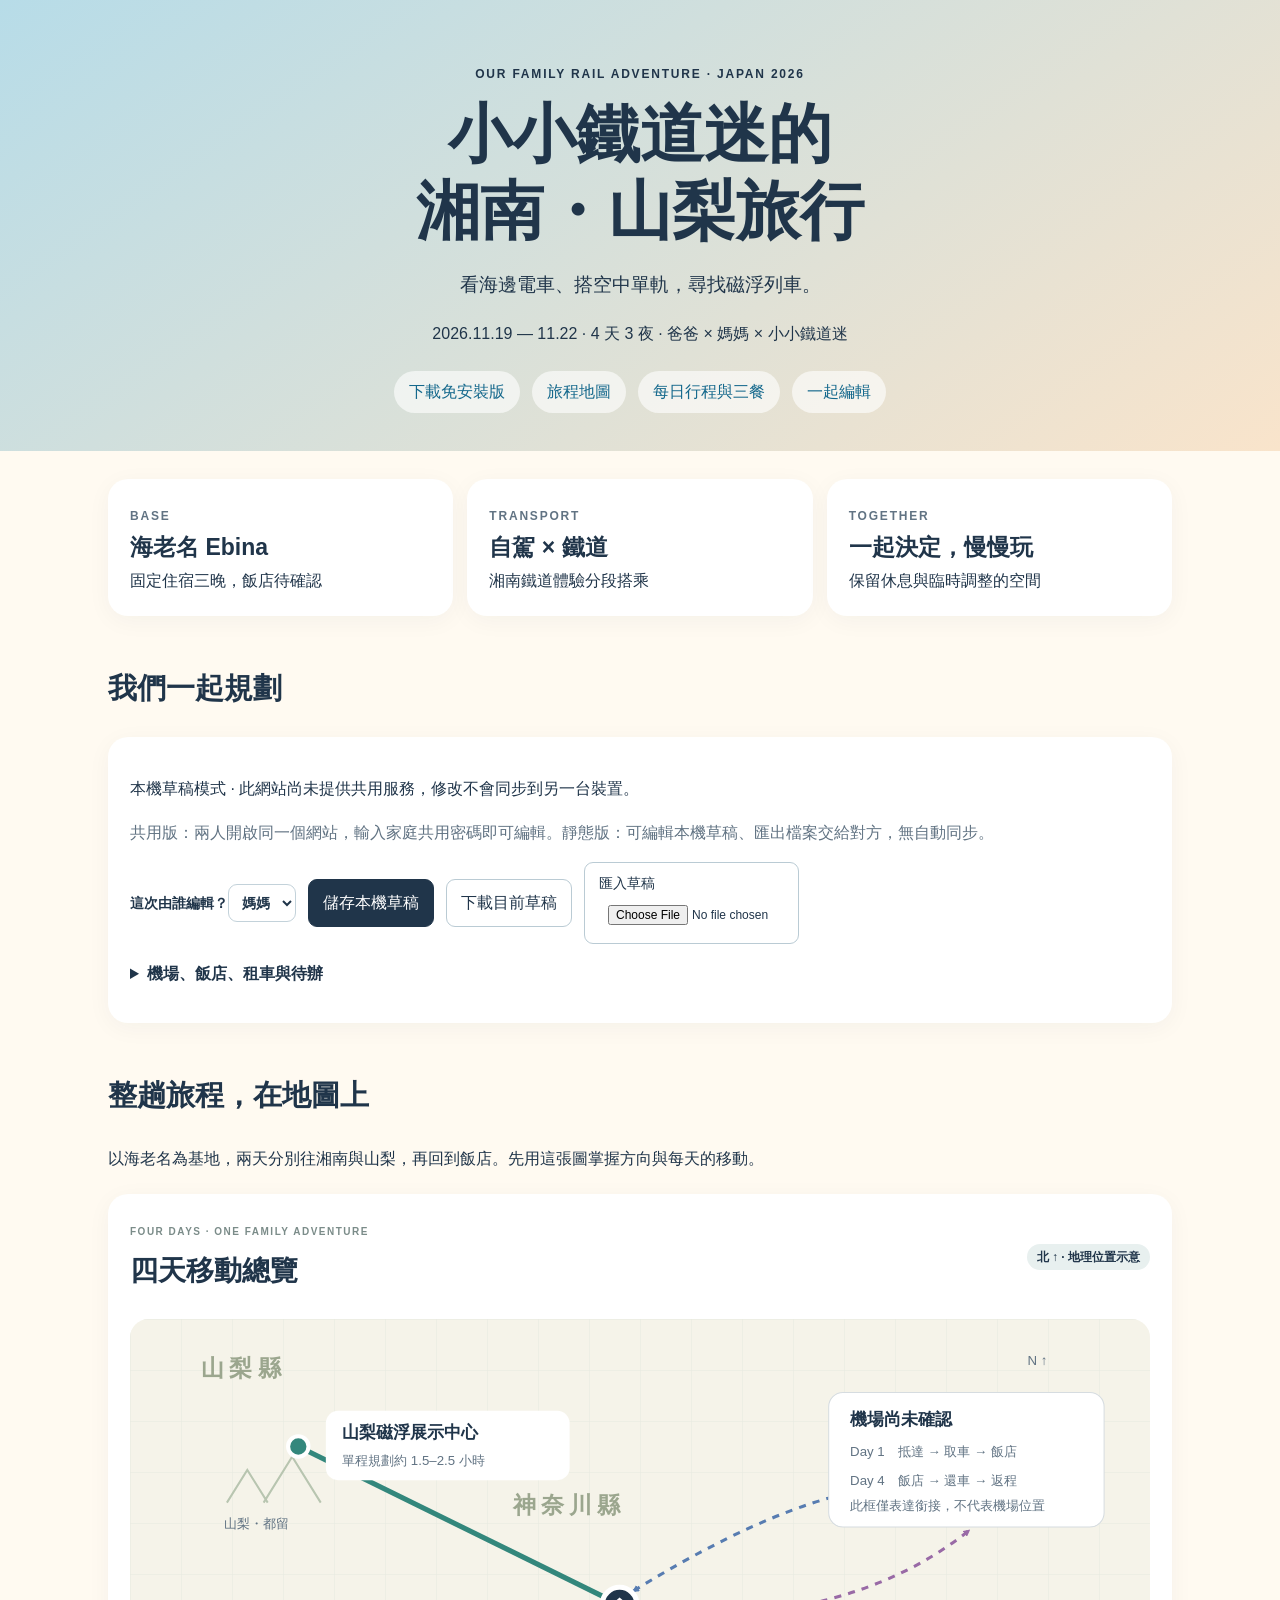
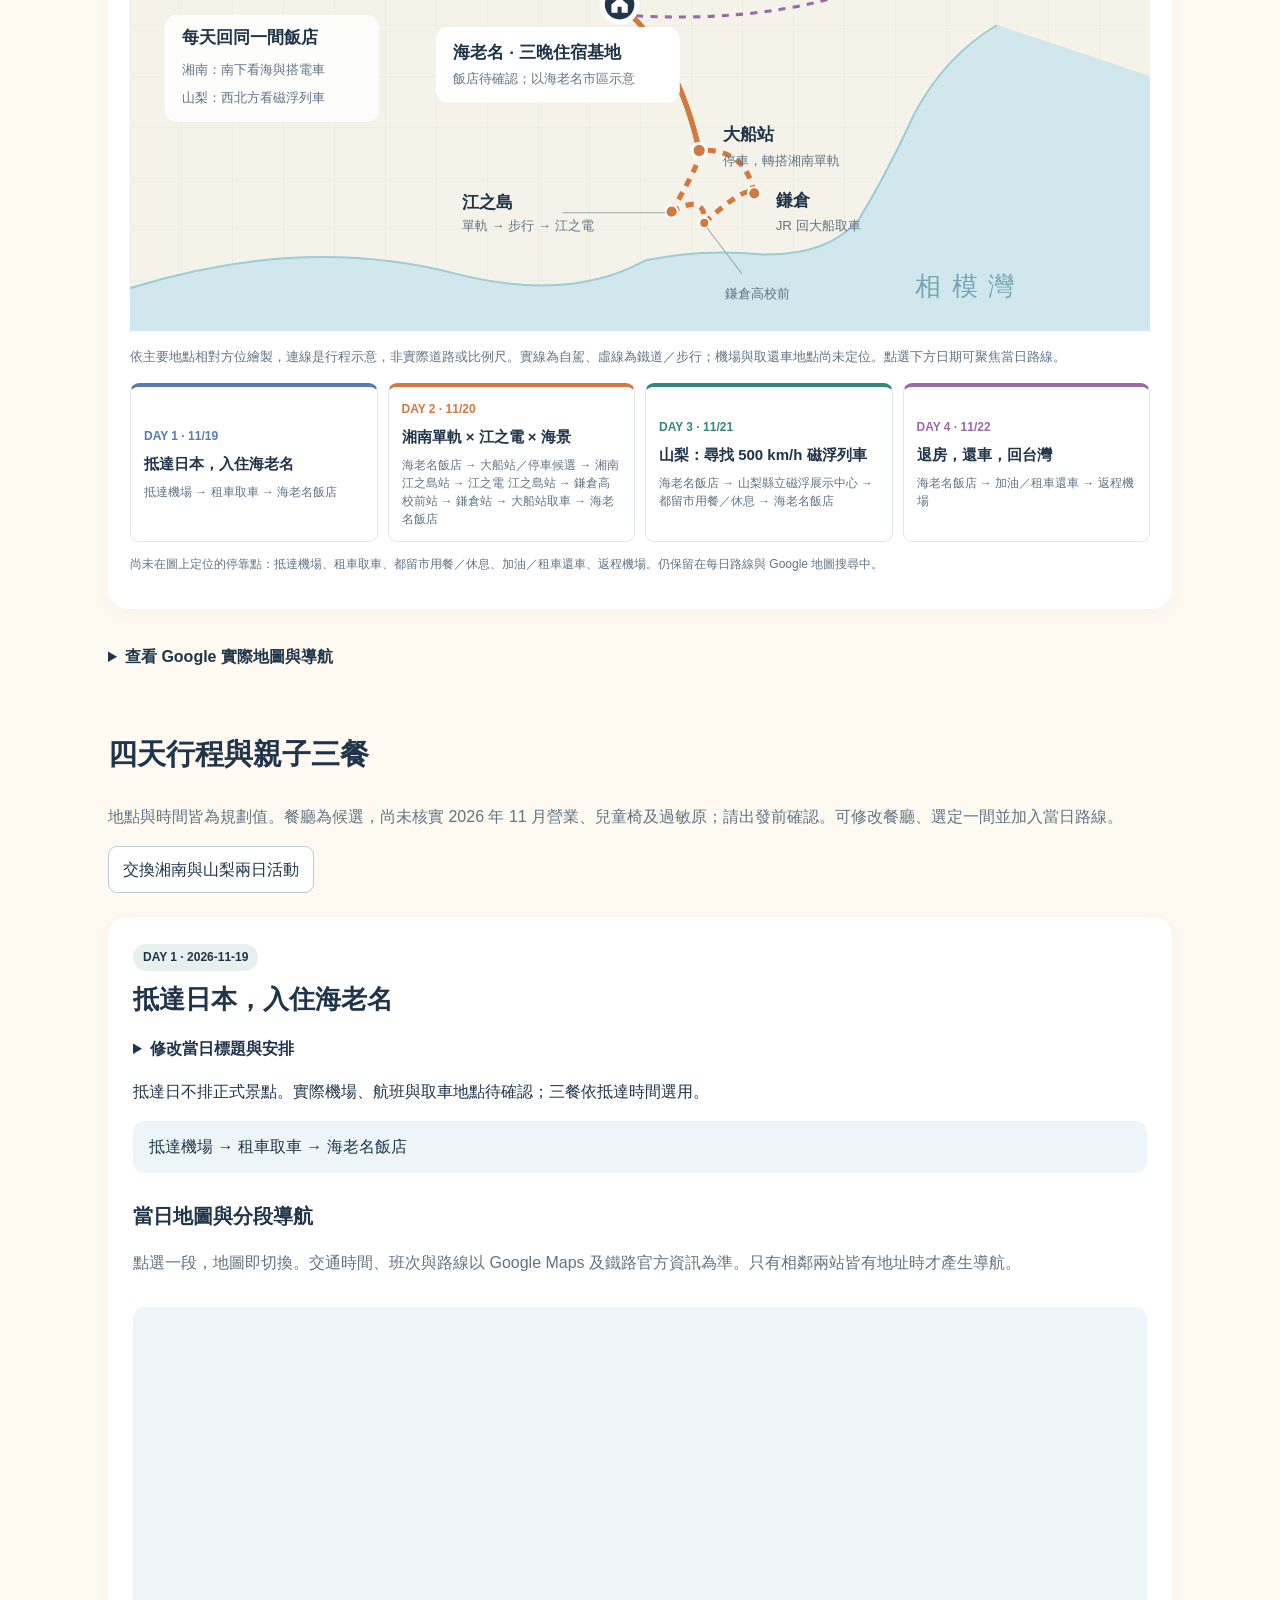
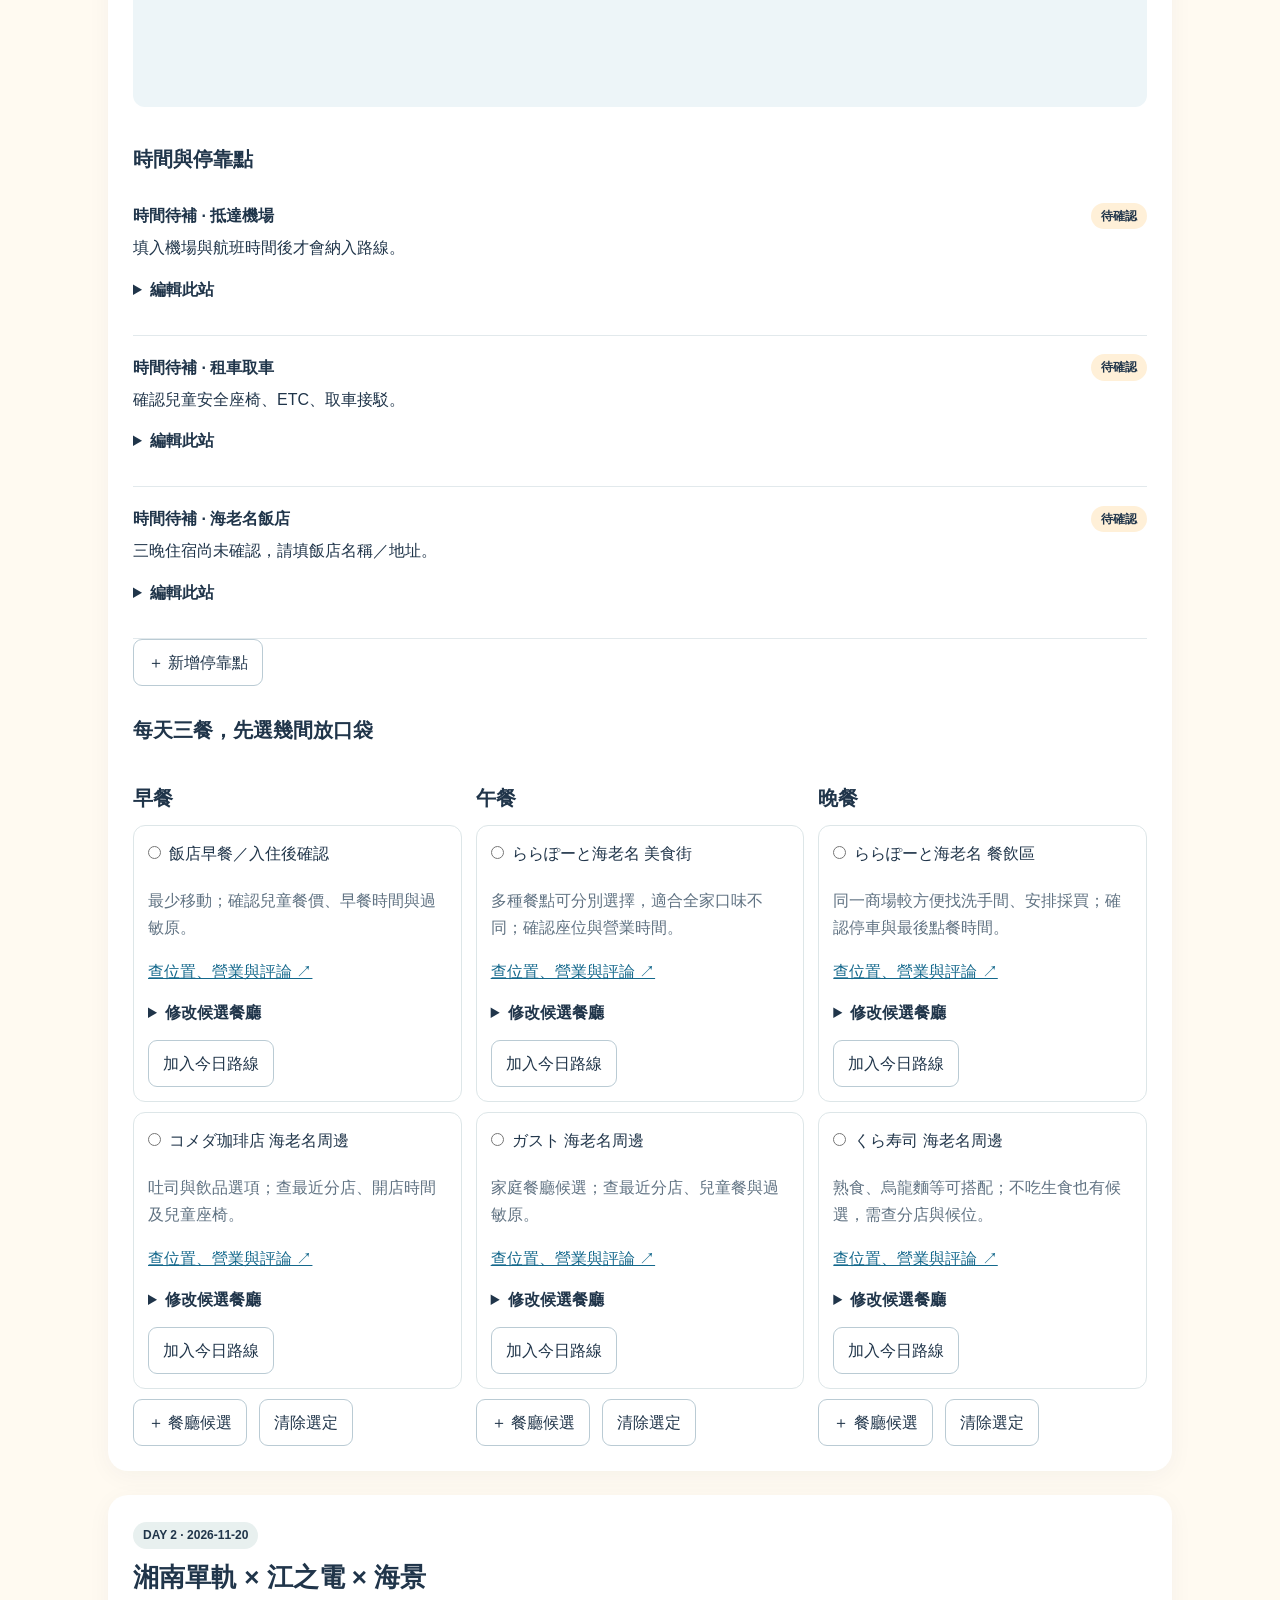
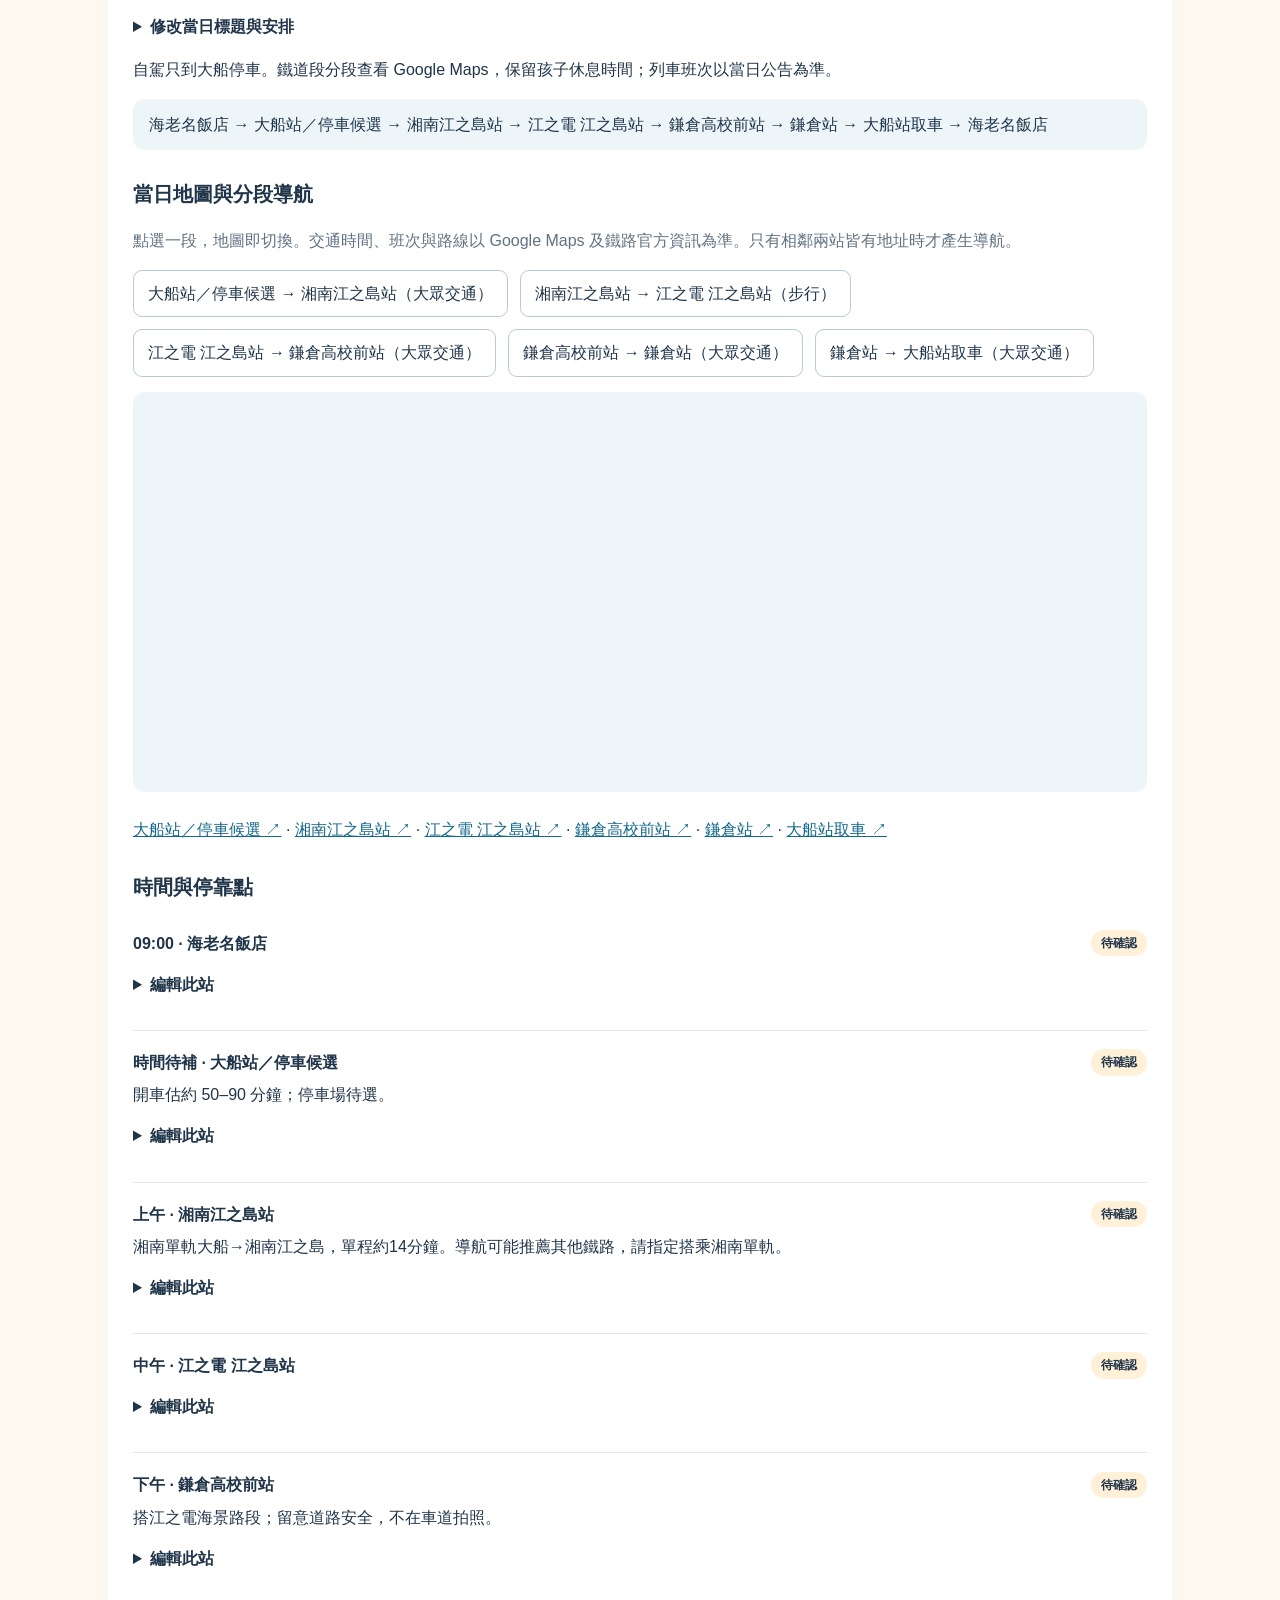
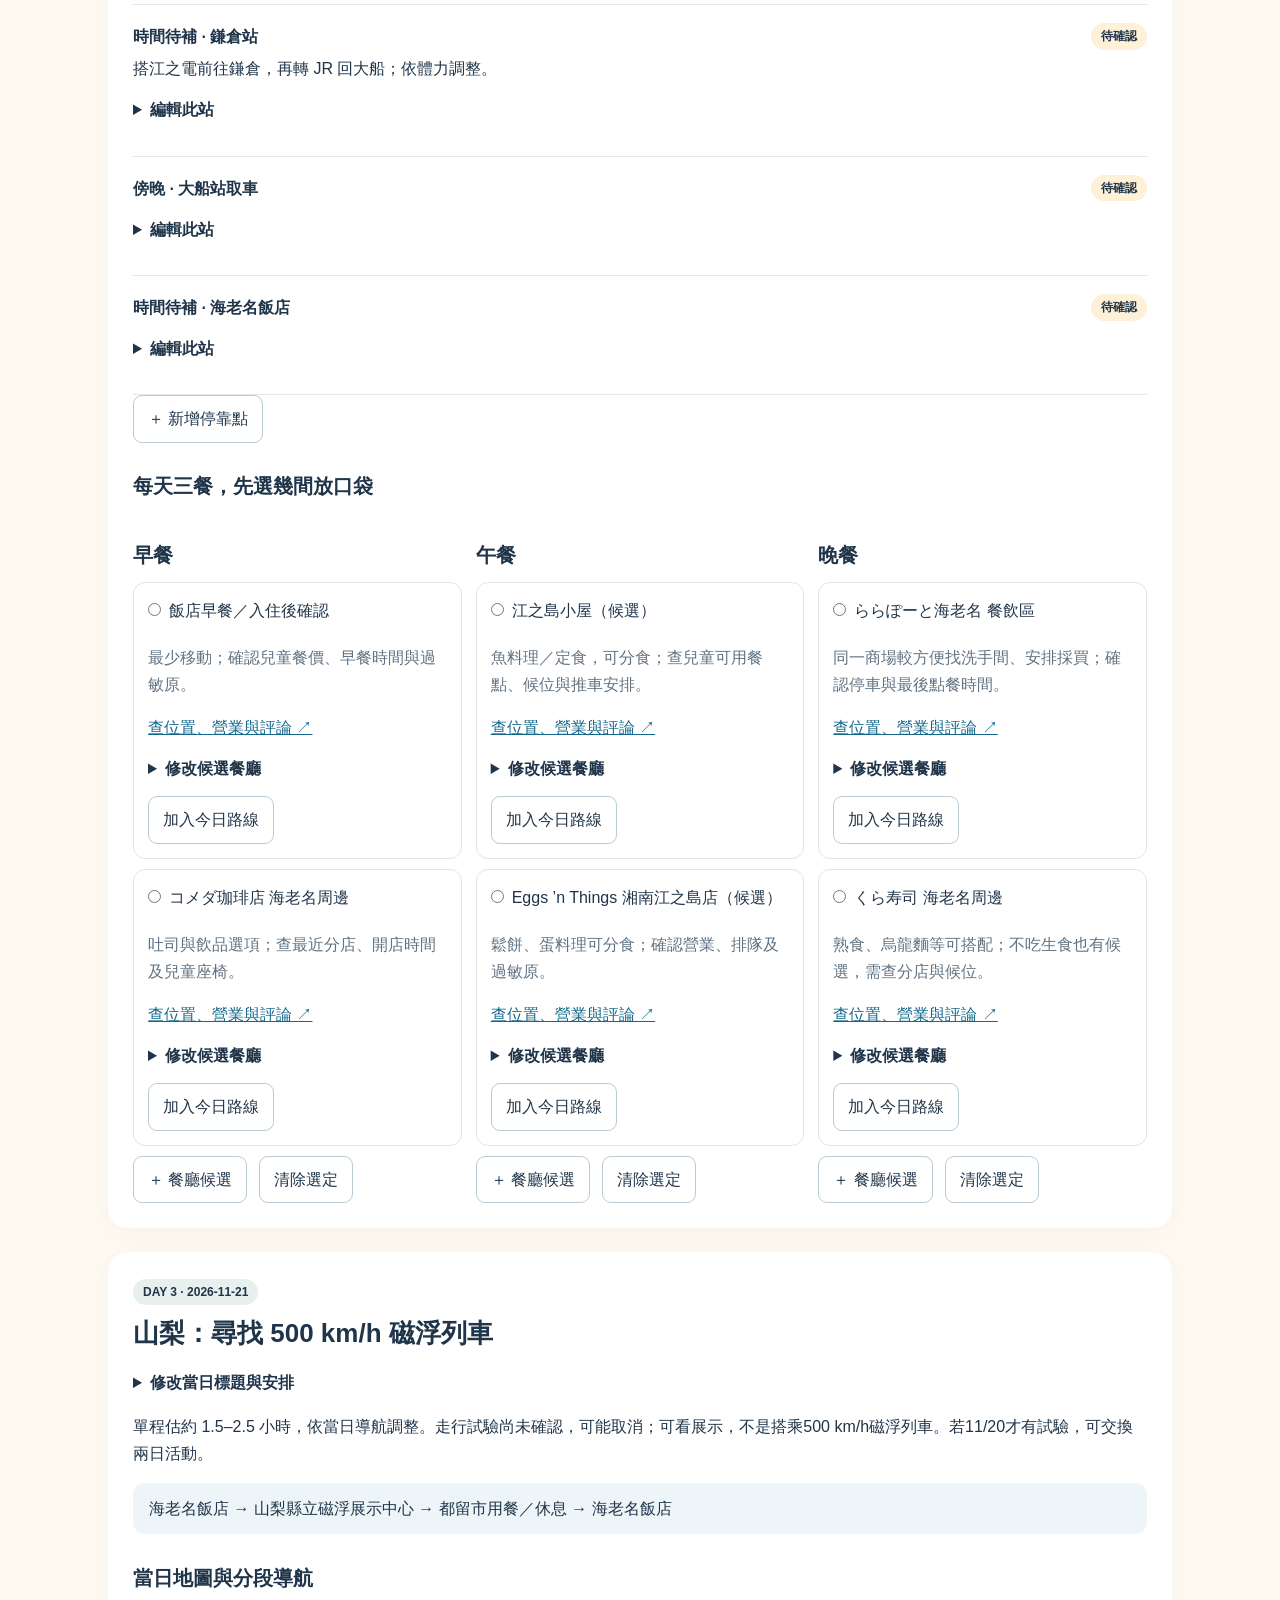
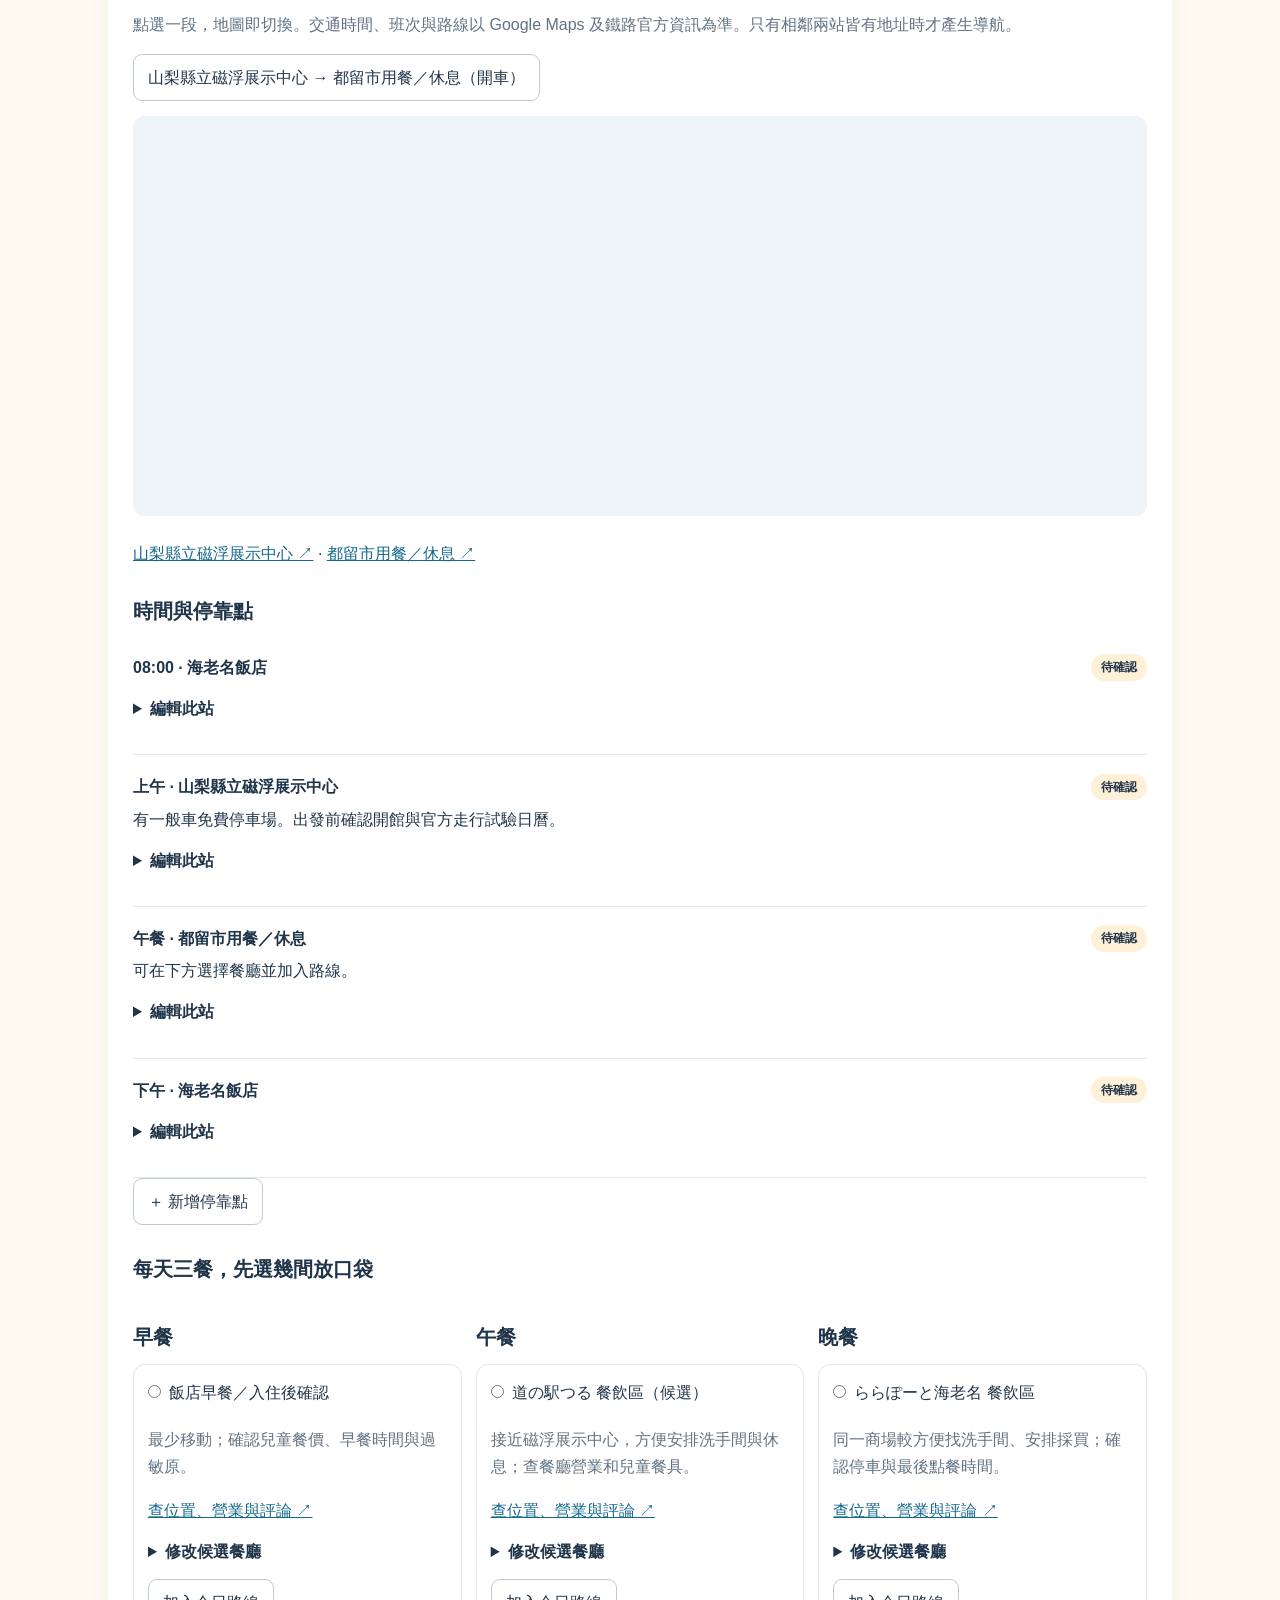
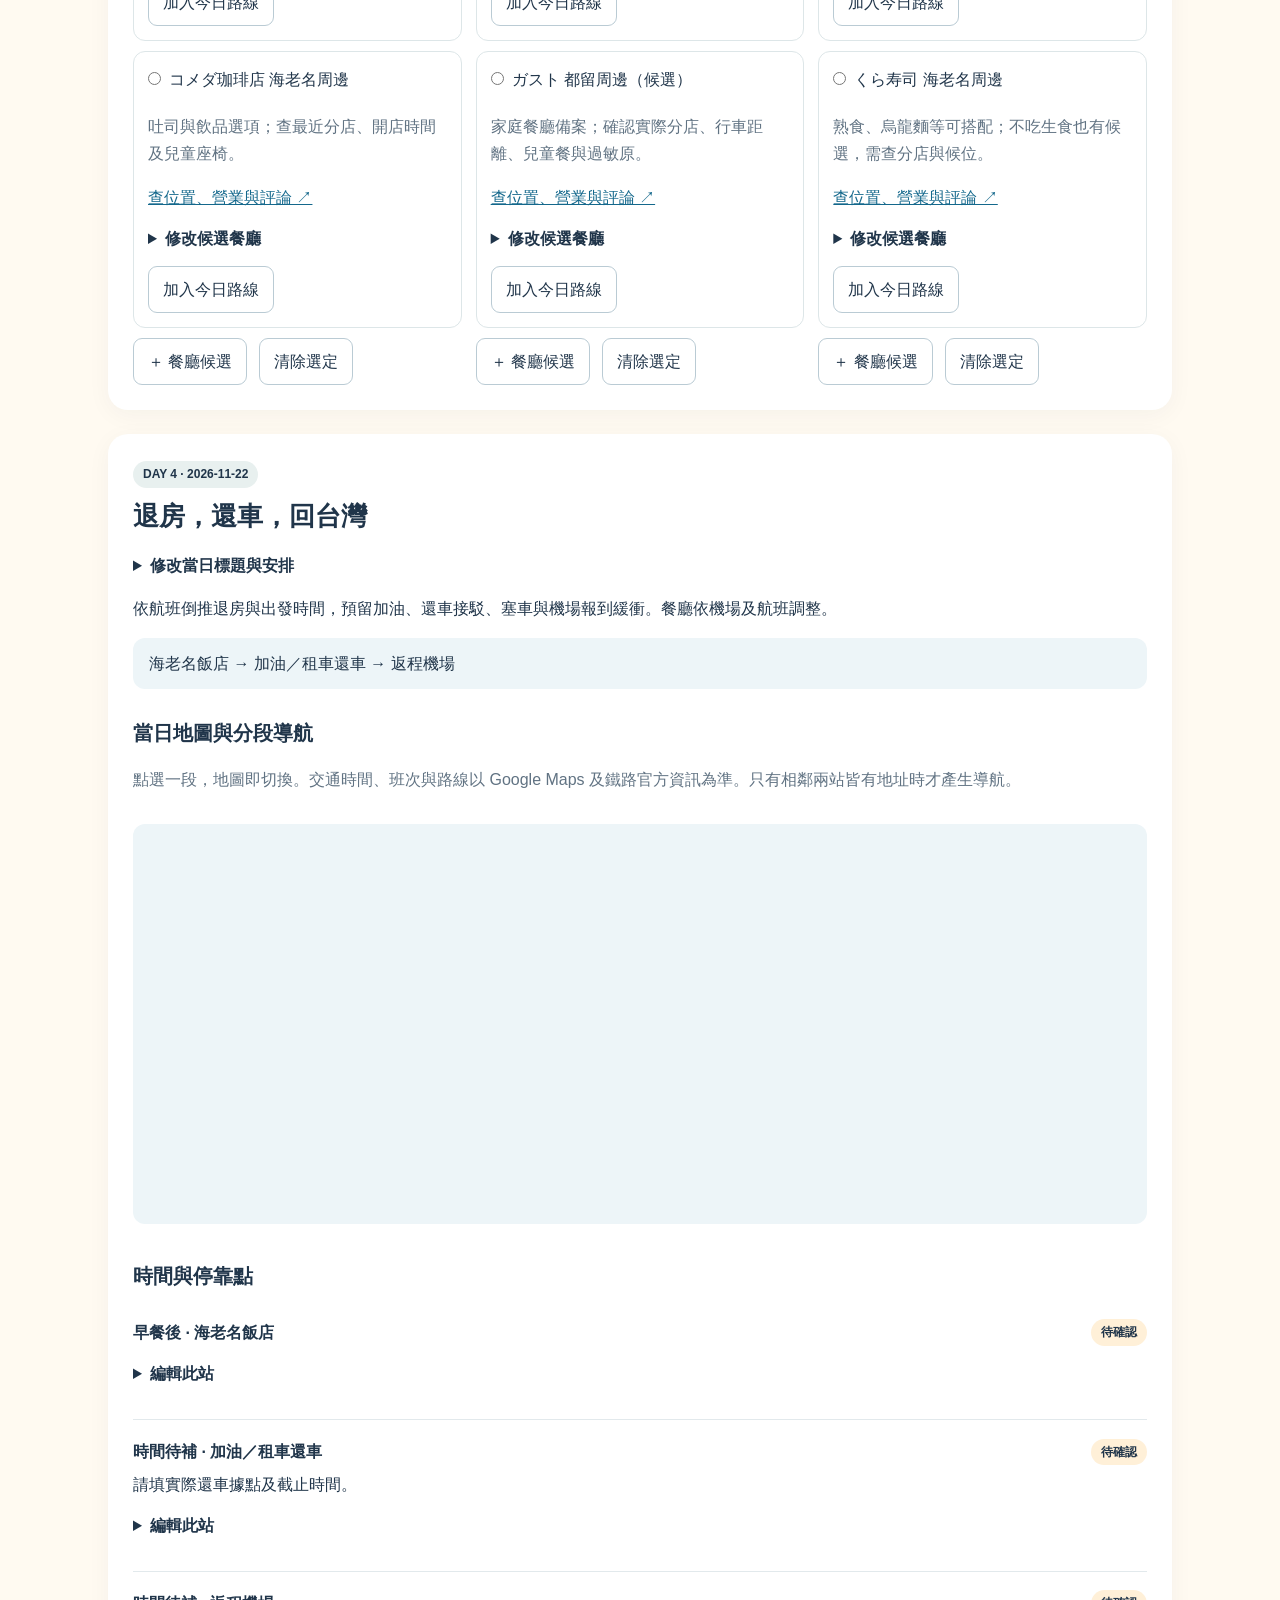
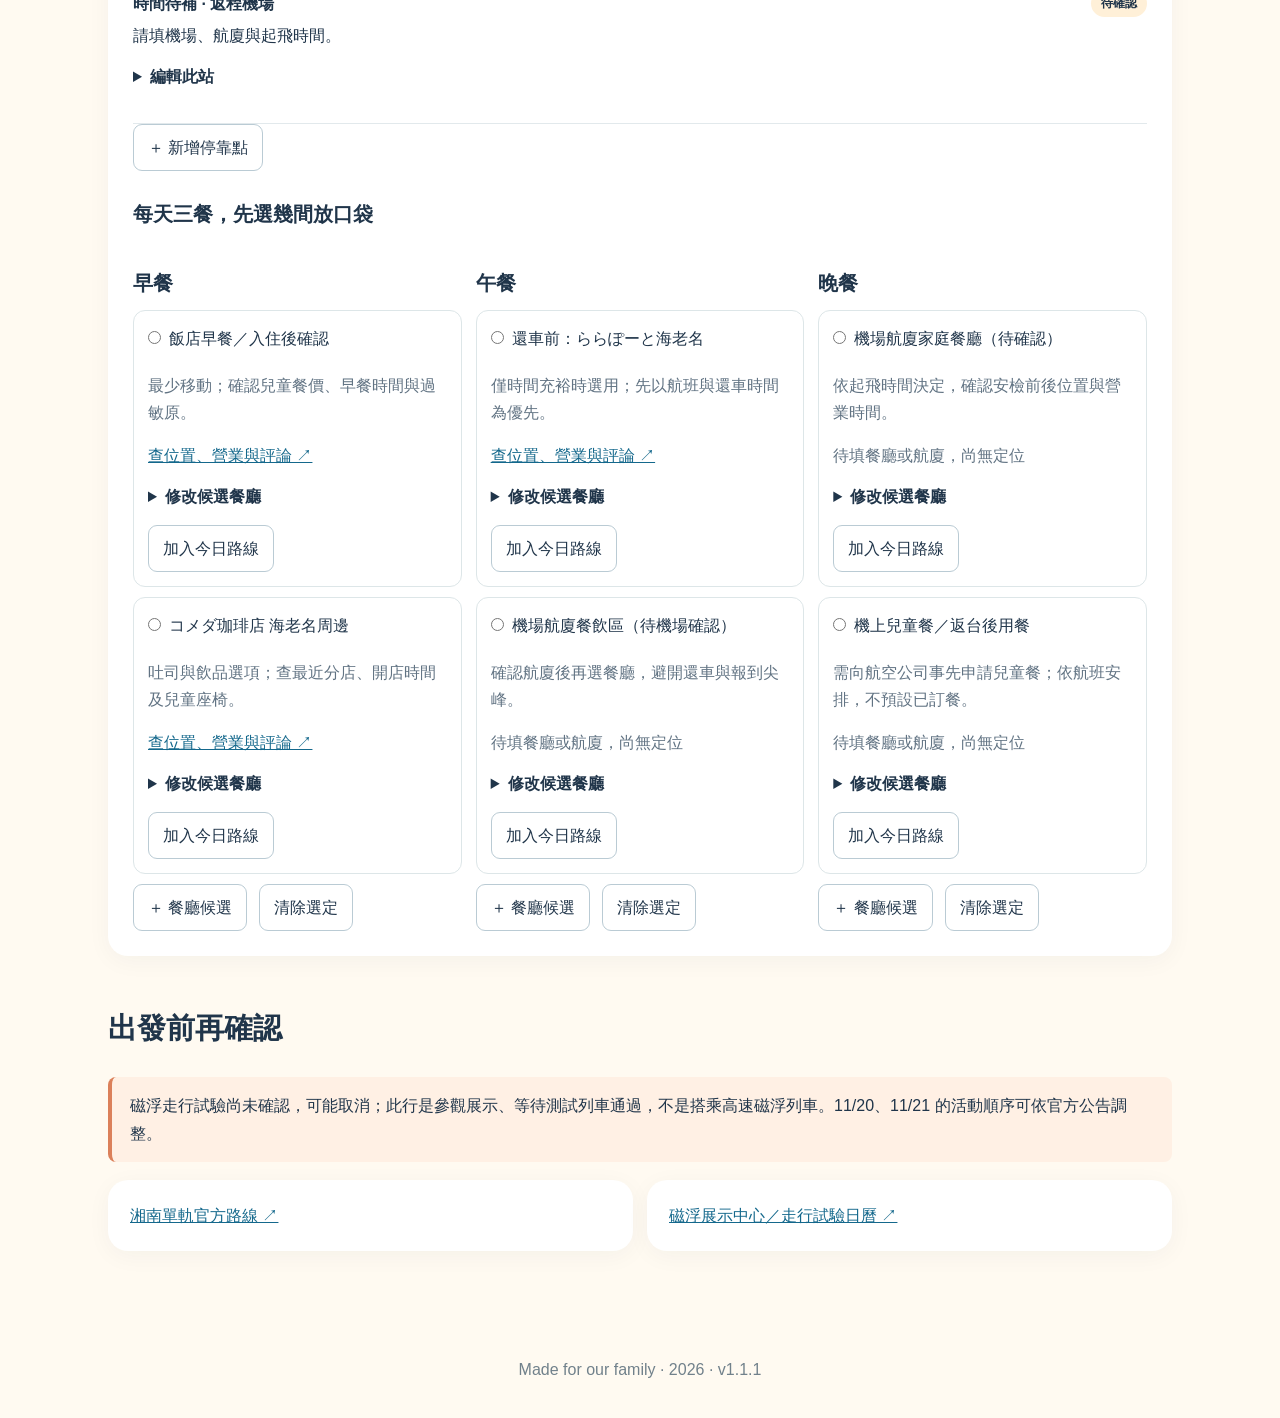
==== commit 0a5c3182: "Release v1.1.1 with a standalone no-install trip planner" ====
--- a/index.html
+++ b/index.html
@@ -1,8 +1,8 @@
 <!doctype html>
 <html lang="zh-Hant"><head><meta charset="utf-8"><meta name="viewport" content="width=device-width,initial-scale=1"><title>2026 湘南・山梨｜一起規劃的鐵道小旅行</title><link rel="stylesheet" href="style.css"><script src="app.js" defer></script></head>
-<body><header><div class="eyebrow">OUR FAMILY RAIL ADVENTURE · JAPAN 2026</div><h1>小小鐵道迷的<br>湘南・山梨旅行</h1><p class="lead">看海邊電車、搭空中單軌，尋找磁浮列車。</p><p>2026.11.19 — 11.22 · 4 天 3 夜 · 爸爸 × 媽媽 × 小小鐵道迷</p><nav><a href="#maps">旅程地圖</a><a href="#itinerary">每日行程與三餐</a><a href="#planning">一起編輯</a></nav></header>
+<body><header><div class="eyebrow">OUR FAMILY RAIL ADVENTURE · JAPAN 2026</div><h1>小小鐵道迷的<br>湘南・山梨旅行</h1><p class="lead">看海邊電車、搭空中單軌，尋找磁浮列車。</p><p>2026.11.19 — 11.22 · 4 天 3 夜 · 爸爸 × 媽媽 × 小小鐵道迷</p><nav><a href="standalone.html" download="Japan-trip-v1.1.1.html">下載免安裝版</a><a href="#maps">旅程地圖</a><a href="#itinerary">每日行程與三餐</a><a href="#planning">一起編輯</a></nav></header>
 <main><section class="cards"><div class="card"><small>BASE</small><strong>海老名 Ebina</strong><span>固定住宿三晚，飯店待確認</span></div><div class="card"><small>TRANSPORT</small><strong>自駕 × 鐵道</strong><span>湘南鐵道體驗分段搭乘</span></div><div class="card"><small>TOGETHER</small><strong>一起決定，慢慢玩</strong><span>保留休息與臨時調整的空間</span></div></section>
 <section id="planning"><h2>我們一起規劃</h2><div class="card"><p id="connection" role="status">正在檢查共用連線…</p><p class="muted">共用版：兩人開啟同一個網站，輸入家庭共用密碼即可編輯。靜態版：可編輯本機草稿、匯出檔案交給對方，無自動同步。</p><form id="login"><label>家庭共用密碼<input id="code" type="password" autocomplete="current-password" required></label><button>連接共用行程</button></form><div class="toolbar"><label>這次由誰編輯？<select id="editor"><option>媽媽</option><option>爸爸</option></select></label><button id="save" type="button">儲存修改</button><button id="reload" class="secondary" type="button">載入共用最新版</button><button id="export" class="secondary" type="button">下載目前草稿</button><label class="file-button">匯入草稿<input type="file" id="import" accept="application/json,.json"></label><button id="logout" class="secondary" hidden>登出</button></div><p id="feedback" role="status" aria-live="polite"></p><p id="updated" class="muted"></p><details><summary>機場、飯店、租車與待辦</summary><div id="logistics"></div></details></div></section>
 <section id="maps"><h2>整趟旅程，在地圖上</h2><p>以海老名為基地，兩天分別往湘南與山梨，再回到飯店。先用這張圖掌握方向與每天的移動。</p><div class="card overview-card"><div class="overview-heading"><div><span class="eyebrow">FOUR DAYS · ONE FAMILY ADVENTURE</span><h3>四天移動總覽</h3></div><span class="tag">北 ↑ · 地理位置示意</span></div><div id="trip-overview"></div><p class="muted overview-caption">依主要地點相對方位繪製，連線是行程示意，非實際道路或比例尺。實線為自駕、虛線為鐵道／步行；機場與取還車地點尚未定位。點選下方日期可聚焦當日路線。</p><div id="overview-days" class="overview-days"></div><p id="overview-unmapped" class="muted"></p></div><details class="google-detail"><summary>查看 Google 實際地圖與導航</summary><div class="card"><div id="overview-links"></div><iframe id="overview" title="整體旅程 Google 地圖" loading="lazy" referrerpolicy="strict-origin-when-cross-origin" allowfullscreen></iframe><p class="muted">尚未填寫的機場、飯店與租車據點不會被當成已確認地點。地圖需網路連線；若無法顯示，可使用「開啟 Google Maps」連結。</p><div id="missing"></div></div></details></section>
 <section id="itinerary"><h2>四天行程與親子三餐</h2><p class="muted">地點與時間皆為規劃值。餐廳為候選，尚未核實 2026 年 11 月營業、兒童椅及過敏原；請出發前確認。可修改餐廳、選定一間並加入當日路線。</p><div class="toolbar"><button id="swap" class="secondary">交換湘南與山梨兩日活動</button></div><div id="days"></div></section>
-<section><h2>出發前再確認</h2><div class="note">磁浮走行試驗尚未確認，可能取消；此行是參觀展示、等待測試列車通過，不是搭乘高速磁浮列車。11/20、11/21 的活動順序可依官方公告調整。</div><div class="cards"><a class="card" href="https://www.shonan-monorail.co.jp/area/" target="_blank" rel="noopener noreferrer">湘南單軌官方路線 ↗</a><a class="card" href="https://www.linear-museum.pref.yamanashi.jp/" target="_blank" rel="noopener noreferrer">磁浮展示中心／走行試驗日曆 ↗</a></div></section></main><footer>Made for our family · 2026 · v1.1.0</footer></body></html>
+<section><h2>出發前再確認</h2><div class="note">磁浮走行試驗尚未確認，可能取消；此行是參觀展示、等待測試列車通過，不是搭乘高速磁浮列車。11/20、11/21 的活動順序可依官方公告調整。</div><div class="cards"><a class="card" href="https://www.shonan-monorail.co.jp/area/" target="_blank" rel="noopener noreferrer">湘南單軌官方路線 ↗</a><a class="card" href="https://www.linear-museum.pref.yamanashi.jp/" target="_blank" rel="noopener noreferrer">磁浮展示中心／走行試驗日曆 ↗</a></div></section></main><footer>Made for our family · 2026 · v1.1.1</footer></body></html>
